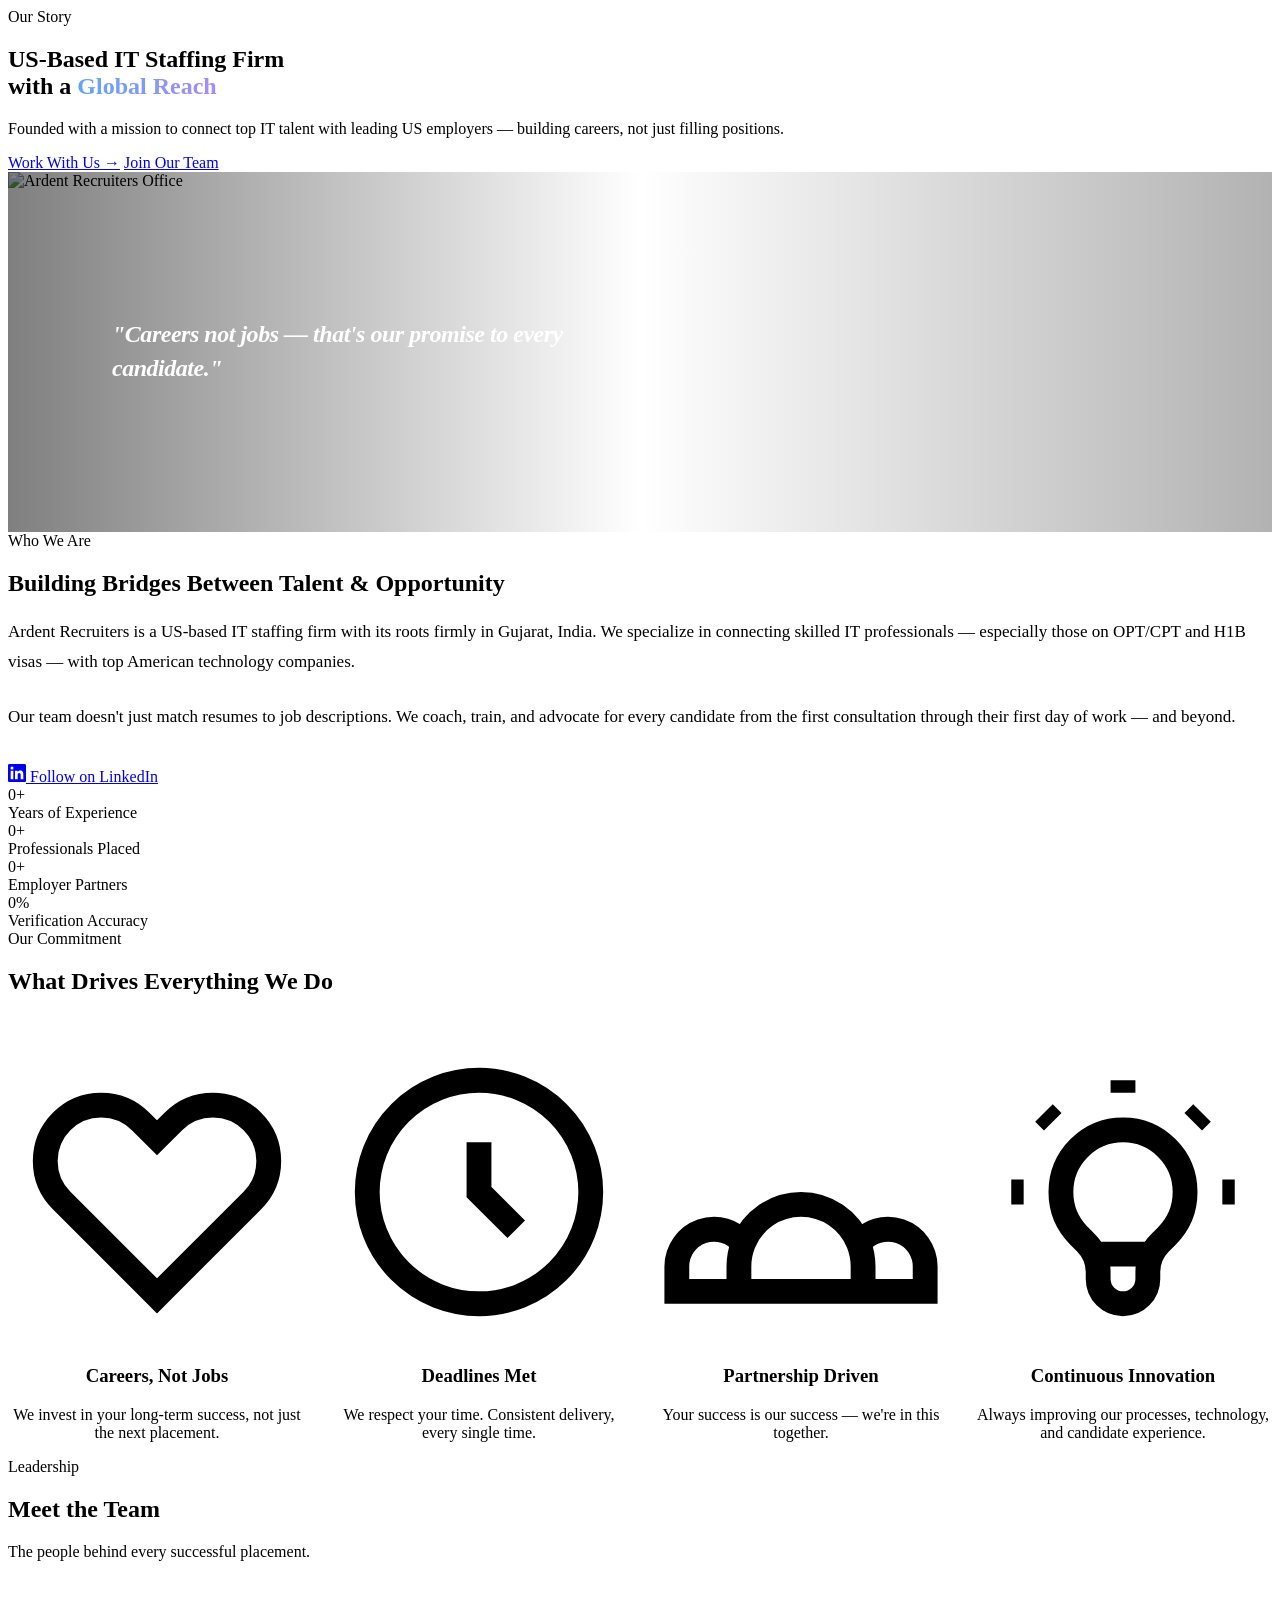
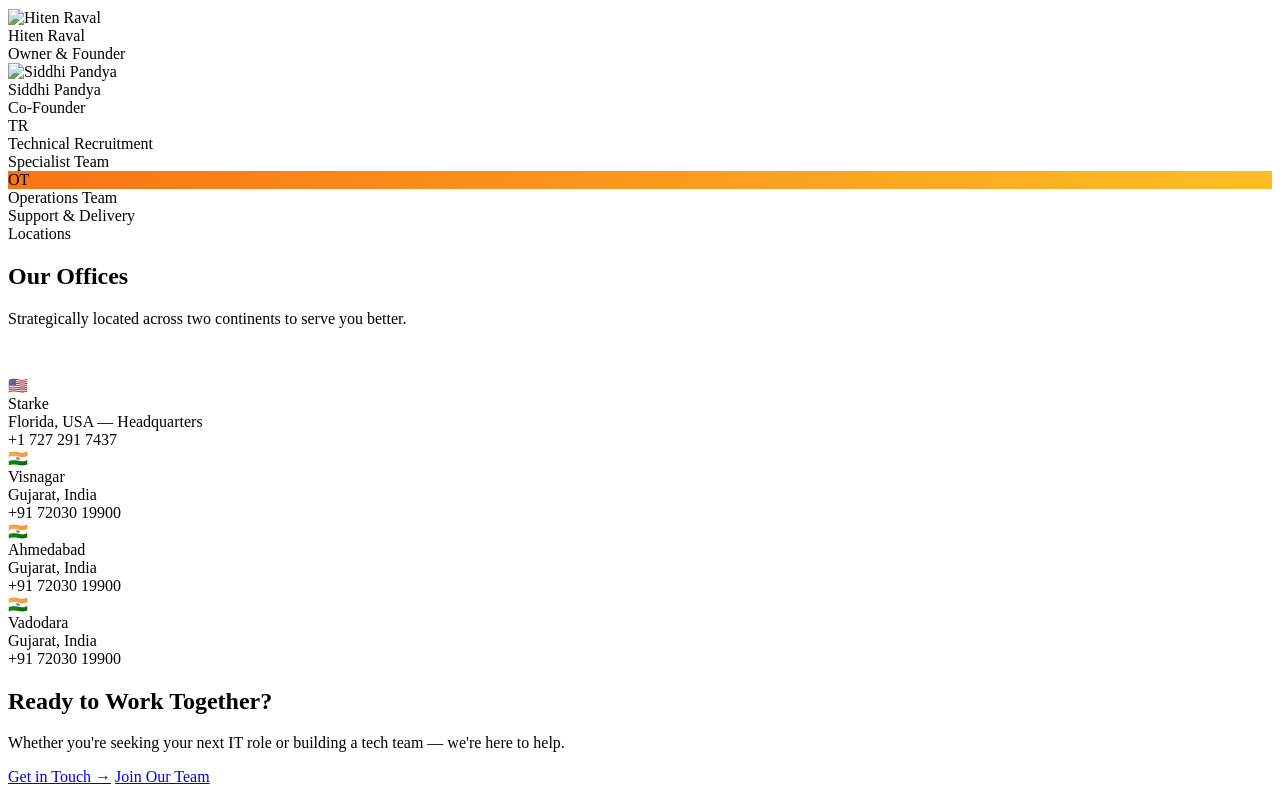
==== about.html @ 447e1a7a "Add files via upload" ====
<!DOCTYPE html>
<html lang="en">
<head>
  <meta charset="UTF-8"/>
  <meta name="viewport" content="width=device-width, initial-scale=1.0"/>
  <title>About Us — Ardent Recruiters</title>
  <meta name="description" content="Learn about Ardent Recruiters — a US-based IT staffing firm founded by Hiten Raval and Siddhi Pandya."/>
  <link rel="preconnect" href="https://fonts.googleapis.com"/>
  <link href="https://fonts.googleapis.com/css2?family=Inter:wght@400;500;600;700;800;900&display=swap" rel="stylesheet"/>
  <link rel="stylesheet" href="css/styles.css"/>
  <link rel="stylesheet" href="css/animations.css"/>
</head>
<body>

<nav id="main-nav"></nav>

<!-- PAGE HERO -->
<section class="page-hero">
  <div class="container">
    <div class="page-hero-content">
      <div class="page-hero-label">Our Story</div>
      <h1>US-Based IT Staffing Firm<br/>with a <span style="background:linear-gradient(90deg,#60a5fa,#a78bfa);-webkit-background-clip:text;-webkit-text-fill-color:transparent;background-clip:text">Global Reach</span></h1>
      <p>Founded with a mission to connect top IT talent with leading US employers — building careers, not just filling positions.</p>
      <div class="page-hero-actions">
        <a href="contact.html" class="btn btn-accent btn-lg">Work With Us &rarr;</a>
        <a href="careers.html" class="btn btn-outline-white btn-lg">Join Our Team</a>
      </div>
    </div>
  </div>
</section>

<!-- FULL WIDTH PHOTO BANNER -->
<div style="height:360px;overflow:hidden;position:relative">
  <img src="https://images.unsplash.com/photo-1497366216548-37526070297c?w=1400&q=80" alt="Ardent Recruiters Office" style="width:100%;height:100%;object-fit:cover;object-position:center 60%"/>
  <div style="position:absolute;inset:0;background:linear-gradient(to right,rgba(0,0,0,.5),transparent,rgba(0,0,0,.3));display:flex;align-items:center;padding:0 4rem">
    <blockquote style="max-width:500px;color:#fff;font-size:1.5rem;font-weight:700;font-style:italic;line-height:1.4;letter-spacing:-.02em">"Careers not jobs — that's our promise to every candidate."</blockquote>
  </div>
</div>

<!-- COMPANY DESCRIPTION -->
<section class="section bg-white">
  <div class="container">
    <div class="about-grid">
      <div class="reveal">
        <span class="section-label">Who We Are</span>
        <h2 class="section-title">Building Bridges Between <span>Talent & Opportunity</span></h2>
        <p style="color:var(--gray-500);line-height:1.8;margin-bottom:1.5rem;font-size:1.0625rem">Ardent Recruiters is a US-based IT staffing firm with its roots firmly in Gujarat, India. We specialize in connecting skilled IT professionals — especially those on OPT/CPT and H1B visas — with top American technology companies.</p>
        <p style="color:var(--gray-500);line-height:1.8;margin-bottom:2rem;font-size:1.0625rem">Our team doesn't just match resumes to job descriptions. We coach, train, and advocate for every candidate from the first consultation through their first day of work — and beyond.</p>
        <a href="https://www.linkedin.com/company/ardent-recruiters" target="_blank" class="btn btn-primary">
          <svg width="18" height="18" viewBox="0 0 24 24" fill="currentColor"><path d="M20.447 20.452h-3.554v-5.569c0-1.328-.027-3.037-1.852-3.037-1.853 0-2.136 1.445-2.136 2.939v5.667H9.351V9h3.414v1.561h.046c.477-.9 1.637-1.85 3.37-1.85 3.601 0 4.267 2.37 4.267 5.455v6.286zM5.337 7.433a2.062 2.062 0 01-2.063-2.065 2.064 2.064 0 112.063 2.065zm1.782 13.019H3.555V9h3.564v11.452zM22.225 0H1.771C.792 0 0 .774 0 1.729v20.542C0 23.227.792 24 1.771 24h20.451C23.2 24 24 23.227 24 22.271V1.729C24 .774 23.2 0 22.222 0h.003z"/></svg>
          Follow on LinkedIn
        </a>
      </div>
      <div class="stats-cards" style="grid-template-columns:1fr 1fr;gap:1rem" class="reveal reveal-delay-2">
        <div class="stat-card reveal reveal-delay-1">
          <div class="stat-card-num" data-target="5" data-suffix="+">0+</div>
          <div class="stat-card-label">Years of Experience</div>
        </div>
        <div class="stat-card reveal reveal-delay-2">
          <div class="stat-card-num" data-target="5000" data-suffix="+">0+</div>
          <div class="stat-card-label">Professionals Placed</div>
        </div>
        <div class="stat-card reveal reveal-delay-3">
          <div class="stat-card-num" data-target="360" data-suffix="+">0+</div>
          <div class="stat-card-label">Employer Partners</div>
        </div>
        <div class="stat-card reveal reveal-delay-4">
          <div class="stat-card-num" data-target="99.9" data-suffix="%">0%</div>
          <div class="stat-card-label">Verification Accuracy</div>
        </div>
      </div>
    </div>
  </div>
</section>

<!-- COMMITMENT CARDS -->
<section class="section bg-gray">
  <div class="container">
    <div class="text-center" style="margin-bottom:3rem">
      <span class="section-label reveal">Our Commitment</span>
      <h2 class="section-title reveal reveal-delay-1">What Drives <span>Everything We Do</span></h2>
    </div>
    <div class="grid-4 stagger-children" style="display:grid;grid-template-columns:repeat(4,1fr);gap:1.5rem">
      <div class="card reveal" style="text-align:center">
        <div class="card-icon blue" style="margin:0 auto 1.25rem"><svg viewBox="0 0 24 24" fill="none" stroke="currentColor" stroke-width="2"><path d="M4.318 6.318a4.5 4.5 0 000 6.364L12 20.364l7.682-7.682a4.5 4.5 0 00-6.364-6.364L12 7.636l-1.318-1.318a4.5 4.5 0 00-6.364 0z"/></svg></div>
        <h3>Careers, Not Jobs</h3>
        <p>We invest in your long-term success, not just the next placement.</p>
      </div>
      <div class="card reveal reveal-delay-1" style="text-align:center">
        <div class="card-icon orange" style="margin:0 auto 1.25rem"><svg viewBox="0 0 24 24" fill="none" stroke="currentColor" stroke-width="2"><path d="M12 8v4l3 3m6-3a9 9 0 11-18 0 9 9 0 0118 0z"/></svg></div>
        <h3>Deadlines Met</h3>
        <p>We respect your time. Consistent delivery, every single time.</p>
      </div>
      <div class="card reveal reveal-delay-2" style="text-align:center">
        <div class="card-icon green" style="margin:0 auto 1.25rem"><svg viewBox="0 0 24 24" fill="none" stroke="currentColor" stroke-width="2"><path d="M17 20h5v-2a3 3 0 00-5.356-1.857M17 20H7m10 0v-2c0-.656-.126-1.283-.356-1.857M7 20H2v-2a3 3 0 015.356-1.857M7 20v-2c0-.656.126-1.283.356-1.857m0 0a5.002 5.002 0 019.288 0"/></svg></div>
        <h3>Partnership Driven</h3>
        <p>Your success is our success — we're in this together.</p>
      </div>
      <div class="card reveal reveal-delay-3" style="text-align:center">
        <div class="card-icon purple" style="margin:0 auto 1.25rem"><svg viewBox="0 0 24 24" fill="none" stroke="currentColor" stroke-width="2"><path d="M9.663 17h4.673M12 3v1m6.364 1.636l-.707.707M21 12h-1M4 12H3m3.343-5.657l-.707-.707m2.828 9.9a5 5 0 117.072 0l-.548.547A3.374 3.374 0 0014 18.469V19a2 2 0 11-4 0v-.531c0-.895-.356-1.754-.988-2.386l-.548-.547z"/></svg></div>
        <h3>Continuous Innovation</h3>
        <p>Always improving our processes, technology, and candidate experience.</p>
      </div>
    </div>
  </div>
</section>

<!-- LEADERSHIP TEAM -->
<section class="section bg-white">
  <div class="container">
    <div class="text-center" style="margin-bottom:3rem">
      <span class="section-label reveal">Leadership</span>
      <h2 class="section-title reveal reveal-delay-1">Meet the <span>Team</span></h2>
      <p class="section-subtitle reveal reveal-delay-2">The people behind every successful placement.</p>
    </div>
    <div class="team-grid">
      <div class="team-card reveal">
        <div class="team-photo">
          <img src="https://images.unsplash.com/photo-1560250097-0b93528c311a?w=400&q=80" alt="Hiten Raval"/>
        </div>
        <div class="team-info">
          <div class="team-name">Hiten Raval</div>
          <div class="team-role">Owner & Founder</div>
        </div>
      </div>
      <div class="team-card reveal reveal-delay-1">
        <div class="team-photo">
          <img src="https://images.unsplash.com/photo-1573496359142-b8d87734a5a2?w=400&q=80" alt="Siddhi Pandya"/>
        </div>
        <div class="team-info">
          <div class="team-name">Siddhi Pandya</div>
          <div class="team-role">Co-Founder</div>
        </div>
      </div>
      <div class="team-card reveal reveal-delay-2">
        <div class="team-avatar">TR</div>
        <div class="team-info">
          <div class="team-name">Technical Recruitment</div>
          <div class="team-role">Specialist Team</div>
        </div>
      </div>
      <div class="team-card reveal reveal-delay-3">
        <div class="team-avatar" style="background:linear-gradient(135deg,#f97316,#fbbf24)">OT</div>
        <div class="team-info">
          <div class="team-name">Operations Team</div>
          <div class="team-role">Support & Delivery</div>
        </div>
      </div>
    </div>
  </div>
</section>

<!-- OFFICES -->
<section class="section bg-gray">
  <div class="container">
    <div class="text-center" style="margin-bottom:3rem">
      <span class="section-label reveal">Locations</span>
      <h2 class="section-title reveal reveal-delay-1">Our <span>Offices</span></h2>
      <p class="section-subtitle reveal reveal-delay-2">Strategically located across two continents to serve you better.</p>
    </div>
    <div class="offices-grid">
      <div class="office-card usa reveal">
        <div class="office-flag">🇺🇸</div>
        <div class="office-city">Starke</div>
        <div class="office-country">Florida, USA — Headquarters</div>
        <div class="office-phone">+1 727 291 7437</div>
      </div>
      <div class="office-card india-1 reveal reveal-delay-1">
        <div class="office-flag">🇮🇳</div>
        <div class="office-city">Visnagar</div>
        <div class="office-country">Gujarat, India</div>
        <div class="office-phone">+91 72030 19900</div>
      </div>
      <div class="office-card india-2 reveal reveal-delay-2">
        <div class="office-flag">🇮🇳</div>
        <div class="office-city">Ahmedabad</div>
        <div class="office-country">Gujarat, India</div>
        <div class="office-phone">+91 72030 19900</div>
      </div>
      <div class="office-card india-3 reveal reveal-delay-3">
        <div class="office-flag">🇮🇳</div>
        <div class="office-city">Vadodara</div>
        <div class="office-country">Gujarat, India</div>
        <div class="office-phone">+91 72030 19900</div>
      </div>
    </div>
  </div>
</section>

<!-- CTA -->
<section class="section-sm">
  <div class="container">
    <div class="cta-banner reveal">
      <h2>Ready to Work Together?</h2>
      <p>Whether you're seeking your next IT role or building a tech team — we're here to help.</p>
      <div class="cta-banner-actions">
        <a href="contact.html" class="btn btn-accent btn-lg">Get in Touch &rarr;</a>
        <a href="careers.html" class="btn btn-outline-white btn-lg">Join Our Team</a>
      </div>
    </div>
  </div>
</section>

<footer id="main-footer"></footer>
<script src="js/components.js"></script>
<script src="js/main.js"></script>
</body>
</html>
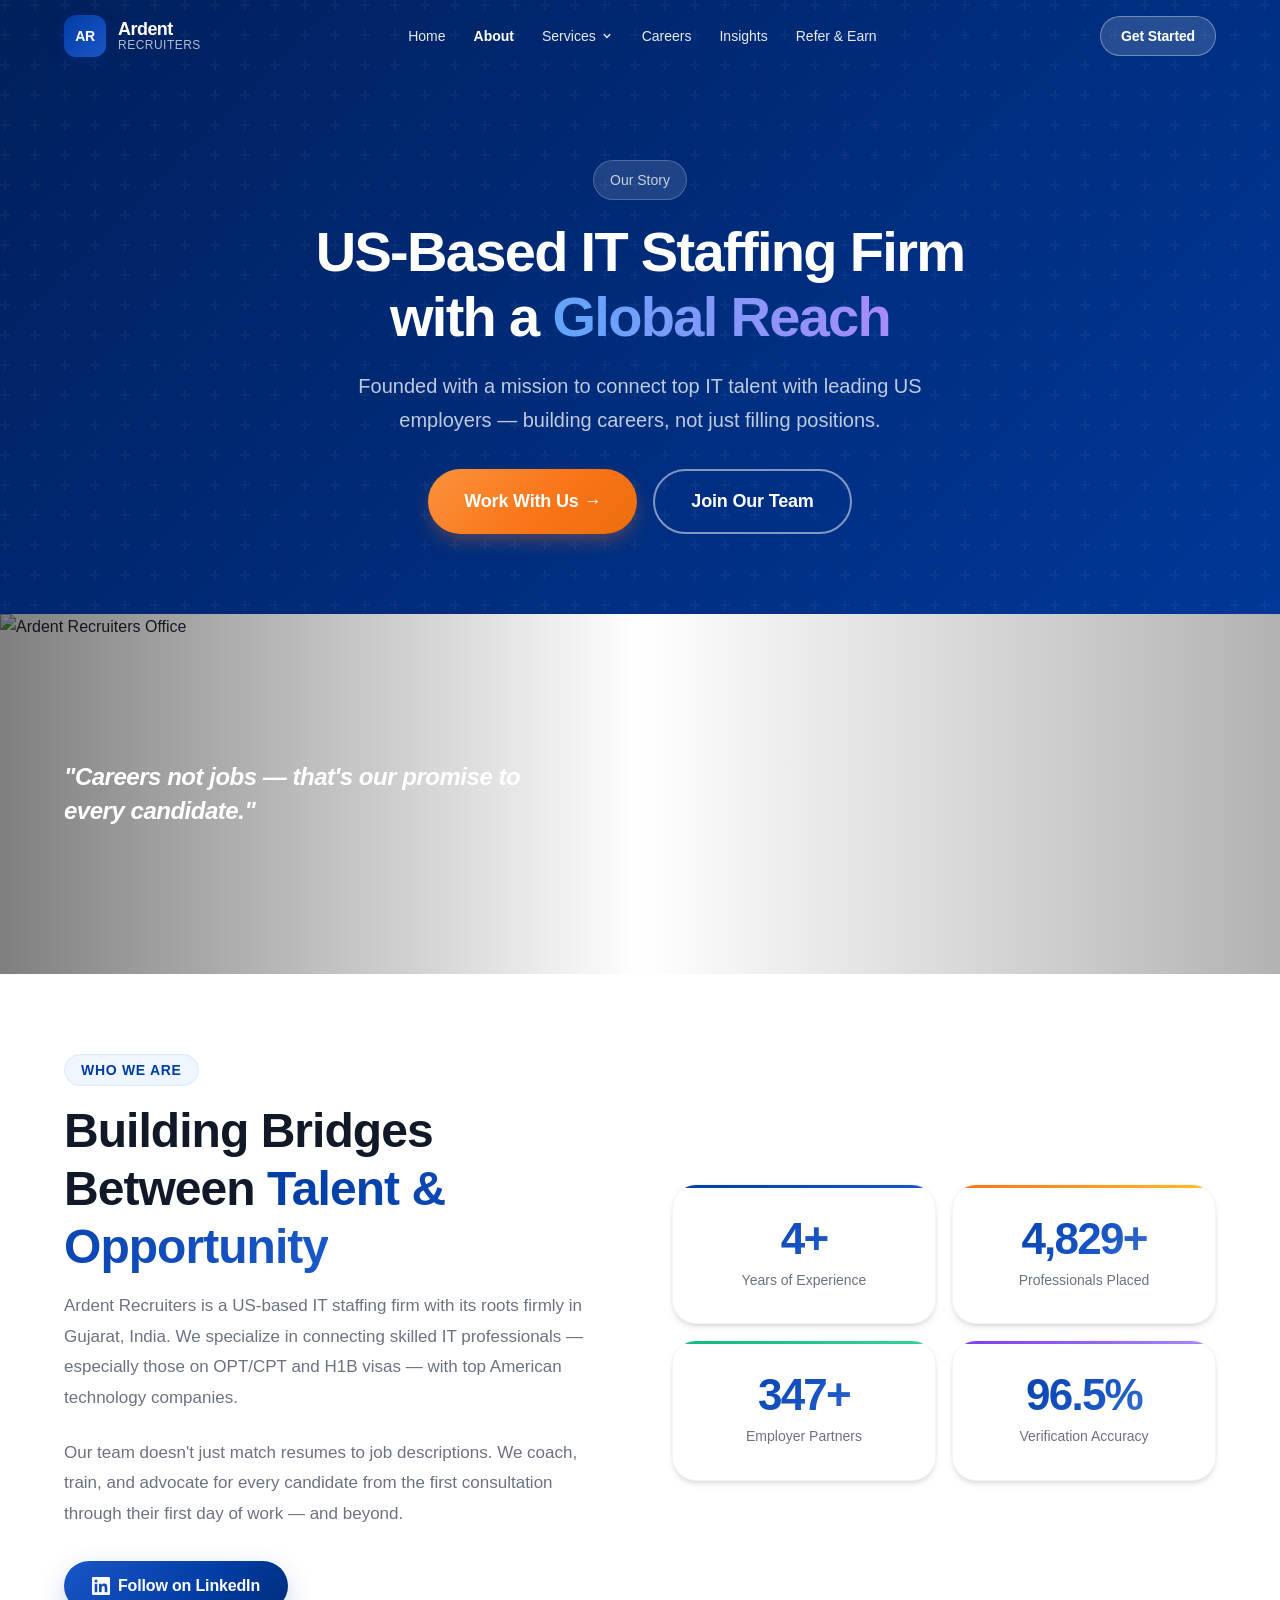
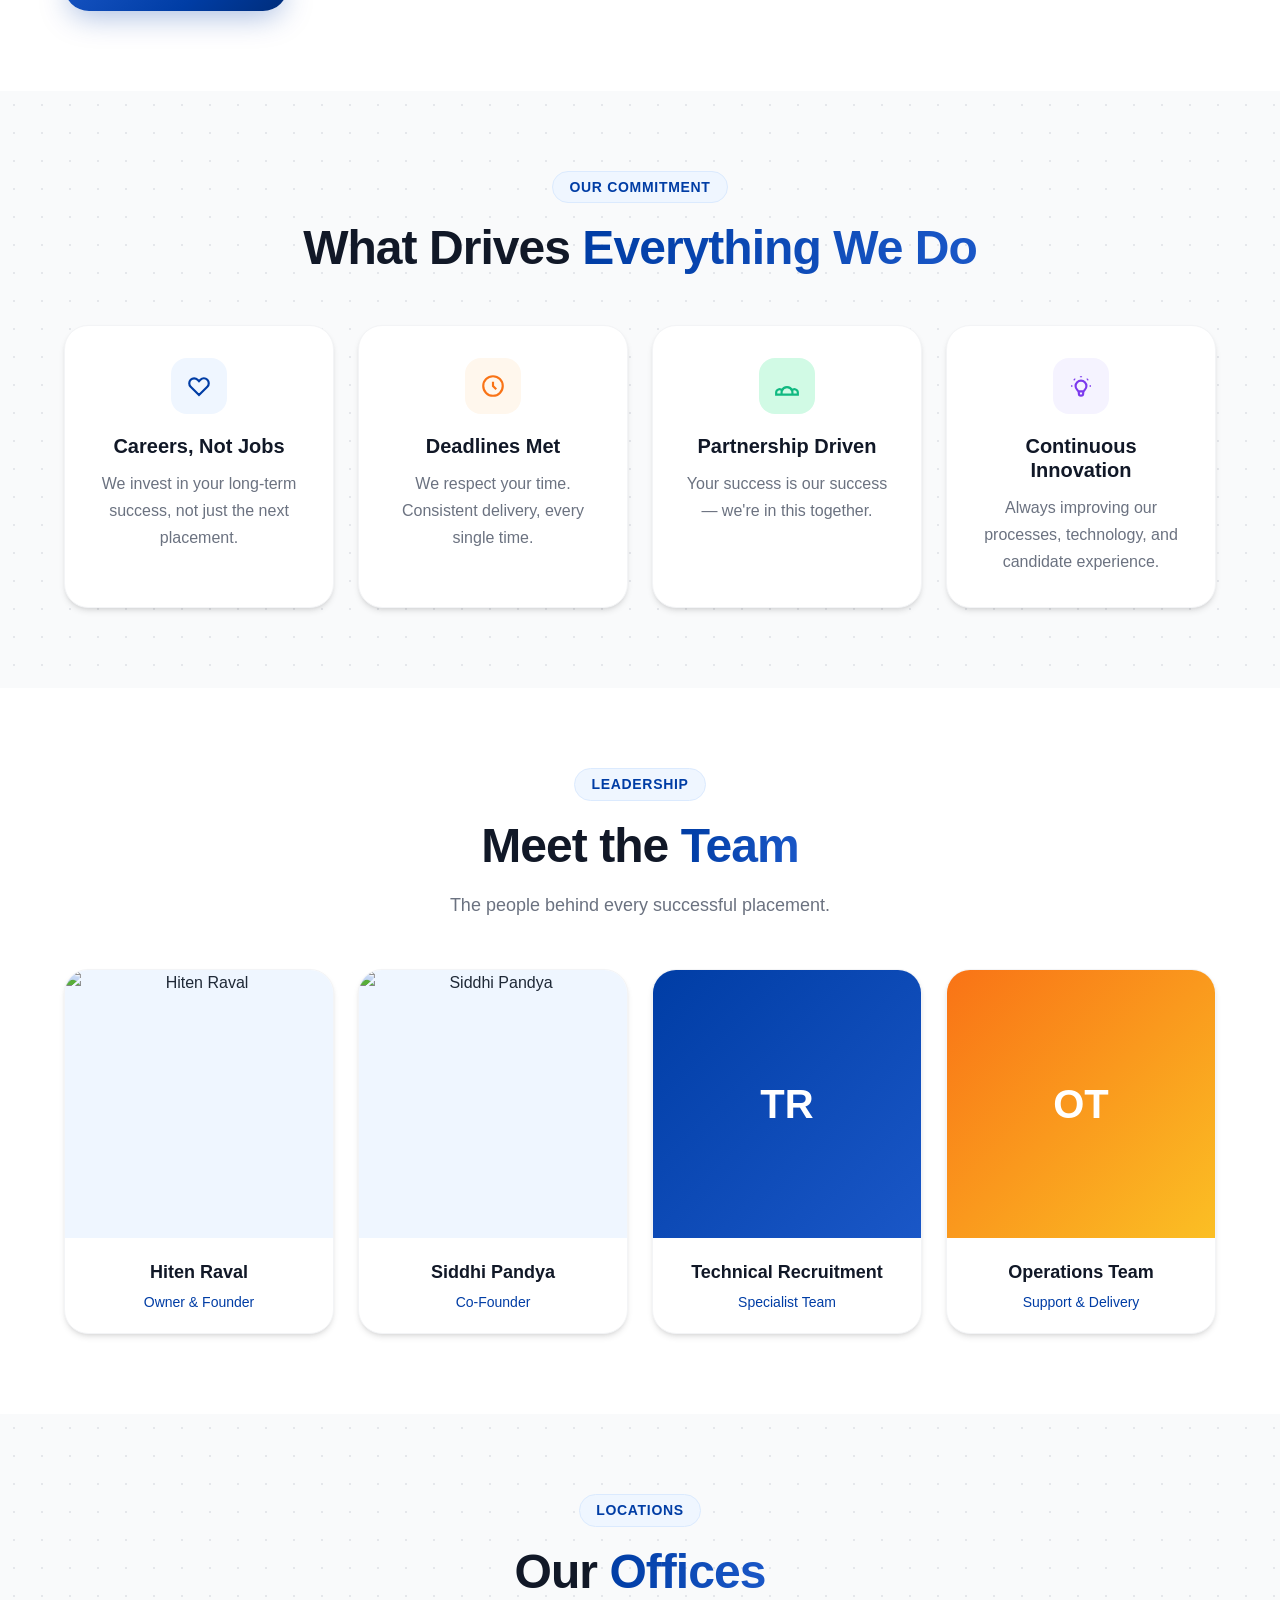
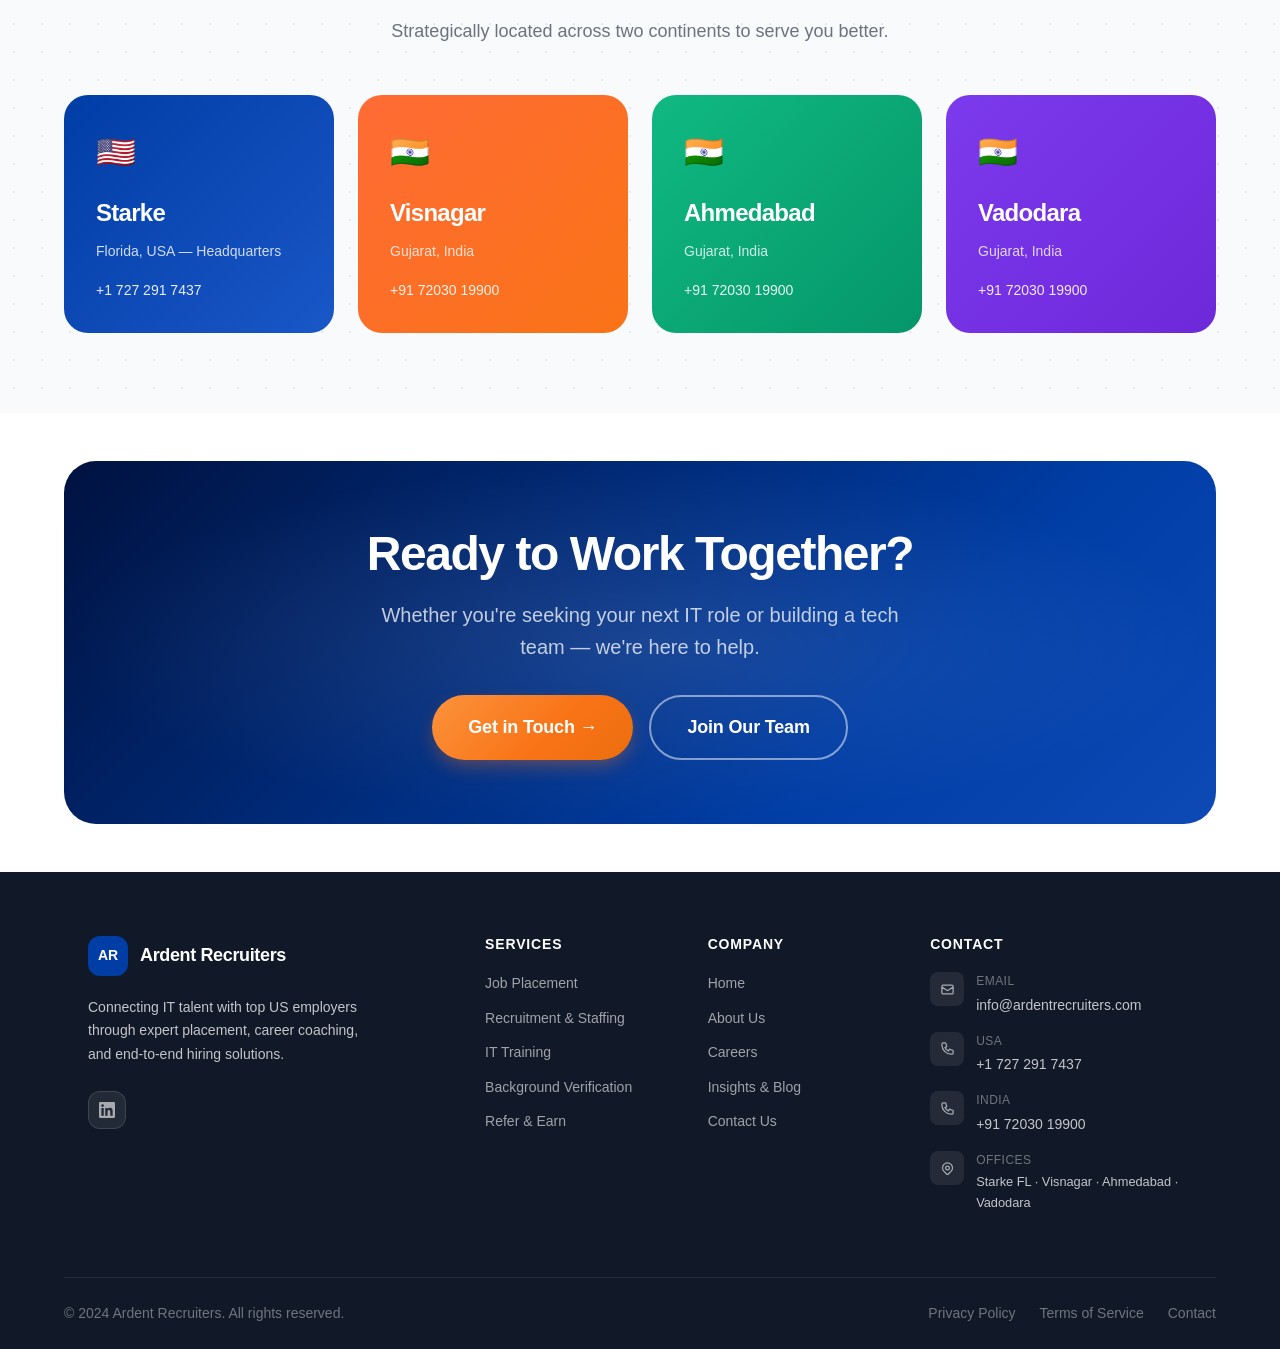
==== commit 681d7681: "Fix stat counter placeholders, improve mobile responsiveness, and enhance UI/UX - Fix all stat count" ====
--- a/about.html
+++ b/about.html
@@ -53,19 +53,19 @@
       </div>
       <div class="stats-cards" style="grid-template-columns:1fr 1fr;gap:1rem" class="reveal reveal-delay-2">
         <div class="stat-card reveal reveal-delay-1">
-          <div class="stat-card-num" data-target="5" data-suffix="+">0+</div>
+          <div class="stat-card-num" data-target="5" data-suffix="+">5+</div>
           <div class="stat-card-label">Years of Experience</div>
         </div>
         <div class="stat-card reveal reveal-delay-2">
-          <div class="stat-card-num" data-target="5000" data-suffix="+">0+</div>
+          <div class="stat-card-num" data-target="5000" data-suffix="+">5,000+</div>
           <div class="stat-card-label">Professionals Placed</div>
         </div>
         <div class="stat-card reveal reveal-delay-3">
-          <div class="stat-card-num" data-target="360" data-suffix="+">0+</div>
+          <div class="stat-card-num" data-target="360" data-suffix="+">360+</div>
           <div class="stat-card-label">Employer Partners</div>
         </div>
         <div class="stat-card reveal reveal-delay-4">
-          <div class="stat-card-num" data-target="99.9" data-suffix="%">0%</div>
+          <div class="stat-card-num" data-target="99.9" data-suffix="%">99.9%</div>
           <div class="stat-card-label">Verification Accuracy</div>
         </div>
       </div>
--- a/css/styles.css
+++ b/css/styles.css
@@ -0,0 +1,1685 @@
+/* =============================================
+   ARDENT RECRUITERS — Design System & Styles
+   ============================================= */
+
+/* --- CSS Variables --- */
+:root {
+  --primary: #003DA5;
+  --primary-dark: #002d7a;
+  --primary-light: #1a57c7;
+  --primary-50: #eff6ff;
+  --primary-100: #dbeafe;
+  --primary-200: #bfdbfe;
+
+  --accent: #f97316;
+  --accent-dark: #ea6f0e;
+  --accent-light: #fb923c;
+
+  --success: #10b981;
+  --success-light: #d1fae5;
+
+  --white: #ffffff;
+  --off-white: #f8fafc;
+  --gray-50: #f9fafb;
+  --gray-100: #f3f4f6;
+  --gray-200: #e5e7eb;
+  --gray-300: #d1d5db;
+  --gray-400: #9ca3af;
+  --gray-500: #6b7280;
+  --gray-600: #4b5563;
+  --gray-700: #374151;
+  --gray-800: #1f2937;
+  --gray-900: #111827;
+
+  --sp-1: 0.25rem;  --sp-2: 0.5rem;   --sp-3: 0.75rem;
+  --sp-4: 1rem;     --sp-5: 1.25rem;  --sp-6: 1.5rem;
+  --sp-8: 2rem;     --sp-10: 2.5rem;  --sp-12: 3rem;
+  --sp-16: 4rem;    --sp-20: 5rem;    --sp-24: 6rem;
+
+  --text-xs: 0.75rem;   --text-sm: 0.875rem;  --text-base: 1rem;
+  --text-lg: 1.125rem;  --text-xl: 1.25rem;   --text-2xl: 1.5rem;
+  --text-3xl: 1.875rem; --text-4xl: 2.25rem;  --text-5xl: 3rem;
+  --text-6xl: 3.75rem;
+
+  --r-sm: 0.375rem; --r-md: 0.5rem;  --r-lg: 0.75rem;
+  --r-xl: 1rem;     --r-2xl: 1.5rem; --r-3xl: 2rem; --r-full: 9999px;
+
+  --shadow-sm: 0 1px 2px 0 rgb(0 0 0 / .05);
+  --shadow: 0 1px 3px 0 rgb(0 0 0 / .1), 0 1px 2px -1px rgb(0 0 0 / .1);
+  --shadow-md: 0 4px 6px -1px rgb(0 0 0 / .1), 0 2px 4px -2px rgb(0 0 0 / .1);
+  --shadow-lg: 0 10px 15px -3px rgb(0 0 0 / .1), 0 4px 6px -4px rgb(0 0 0 / .1);
+  --shadow-xl: 0 20px 25px -5px rgb(0 0 0 / .1), 0 8px 10px -6px rgb(0 0 0 / .1);
+  --shadow-primary: 0 10px 30px -5px rgb(0 61 165 / .35);
+
+  --t-fast: 150ms ease; --t-base: 250ms ease; --t-slow: 400ms ease;
+  --container: 1200px;
+}
+
+/* --- Reset --- */
+*, *::before, *::after { box-sizing: border-box; margin: 0; padding: 0; }
+html { scroll-behavior: smooth; }
+body {
+  font-family: 'Inter', -apple-system, BlinkMacSystemFont, 'Segoe UI', sans-serif;
+  color: var(--gray-800);
+  background: var(--white);
+  line-height: 1.6;
+  -webkit-font-smoothing: antialiased;
+  -moz-osx-font-smoothing: grayscale;
+}
+img { max-width: 100%; height: auto; display: block; }
+a { color: inherit; text-decoration: none; }
+ul { list-style: none; }
+button { cursor: pointer; border: none; background: none; font-family: inherit; }
+
+/* --- Layout --- */
+.container {
+  width: 100%;
+  max-width: var(--container);
+  margin: 0 auto;
+  padding: 0 var(--sp-6);
+}
+.section { padding: var(--sp-20) 0; }
+.section-sm { padding: var(--sp-12) 0; }
+.section-lg { padding: var(--sp-24) 0; }
+
+/* --- Typography --- */
+h1, h2, h3, h4, h5, h6 {
+  font-weight: 700;
+  line-height: 1.2;
+  color: var(--gray-900);
+}
+.section-label {
+  display: inline-flex;
+  align-items: center;
+  gap: var(--sp-2);
+  font-size: var(--text-sm);
+  font-weight: 600;
+  color: var(--primary);
+  background: var(--primary-50);
+  border: 1px solid var(--primary-100);
+  padding: var(--sp-1) var(--sp-4);
+  border-radius: var(--r-full);
+  letter-spacing: 0.05em;
+  text-transform: uppercase;
+  margin-bottom: var(--sp-4);
+}
+.section-title {
+  font-size: clamp(var(--text-3xl), 4vw, var(--text-5xl));
+  font-weight: 800;
+  color: var(--gray-900);
+  margin-bottom: var(--sp-4);
+  letter-spacing: -0.02em;
+}
+.section-title span { color: var(--primary); }
+.section-subtitle {
+  font-size: var(--text-lg);
+  color: var(--gray-500);
+  max-width: 640px;
+  line-height: 1.7;
+}
+.text-center { text-align: center; }
+.text-center .section-subtitle { margin: 0 auto; }
+
+/* --- Buttons --- */
+.btn {
+  display: inline-flex;
+  align-items: center;
+  gap: var(--sp-2);
+  padding: 0.75rem 1.75rem;
+  font-size: var(--text-base);
+  font-weight: 600;
+  border-radius: var(--r-full);
+  transition: all var(--t-base);
+  white-space: nowrap;
+  font-family: inherit;
+  letter-spacing: -0.01em;
+}
+.btn-primary {
+  background: var(--primary);
+  color: var(--white);
+  box-shadow: var(--shadow-primary);
+}
+.btn-primary:hover {
+  background: var(--primary-dark);
+  transform: translateY(-2px);
+  box-shadow: 0 15px 35px -5px rgb(0 61 165 / .4);
+}
+.btn-accent {
+  background: var(--accent);
+  color: var(--white);
+  box-shadow: 0 8px 20px -4px rgb(249 115 22 / .4);
+}
+.btn-accent:hover {
+  background: var(--accent-dark);
+  transform: translateY(-2px);
+}
+.btn-outline {
+  background: transparent;
+  color: var(--primary);
+  border: 2px solid var(--primary);
+}
+.btn-outline:hover {
+  background: var(--primary);
+  color: var(--white);
+  transform: translateY(-2px);
+}
+.btn-outline-white {
+  background: transparent;
+  color: var(--white);
+  border: 2px solid rgba(255,255,255,0.5);
+}
+.btn-outline-white:hover {
+  background: rgba(255,255,255,0.15);
+  border-color: var(--white);
+}
+.btn-lg { padding: 1rem 2.25rem; font-size: var(--text-lg); }
+.btn-sm { padding: 0.5rem 1.25rem; font-size: var(--text-sm); }
+.btn svg { width: 18px; height: 18px; flex-shrink: 0; }
+
+/* ===================== NAVIGATION ===================== */
+#main-nav {
+  position: fixed;
+  top: 0; left: 0; right: 0;
+  z-index: 1000;
+  transition: all var(--t-base);
+}
+.nav-inner {
+  background: transparent;
+  transition: all var(--t-base);
+}
+#main-nav.scrolled .nav-inner {
+  background: rgba(255,255,255,0.95);
+  backdrop-filter: blur(20px);
+  -webkit-backdrop-filter: blur(20px);
+  box-shadow: 0 1px 0 var(--gray-200), var(--shadow-md);
+}
+.nav-container {
+  display: flex;
+  align-items: center;
+  justify-content: space-between;
+  height: 72px;
+  max-width: var(--container);
+  margin: 0 auto;
+  padding: 0 var(--sp-6);
+}
+.nav-logo {
+  display: flex;
+  align-items: center;
+  gap: var(--sp-3);
+  flex-shrink: 0;
+}
+.logo-icon {
+  width: 42px; height: 42px;
+  background: linear-gradient(135deg, var(--primary), var(--primary-light));
+  color: var(--white);
+  border-radius: var(--r-lg);
+  display: flex;
+  align-items: center;
+  justify-content: center;
+  font-size: var(--text-sm);
+  font-weight: 900;
+  letter-spacing: -0.02em;
+  box-shadow: 0 4px 12px rgb(0 61 165 / .3);
+}
+.logo-text { display: flex; flex-direction: column; line-height: 1.1; }
+.logo-main {
+  font-size: var(--text-lg);
+  font-weight: 800;
+  letter-spacing: -0.03em;
+  color: var(--gray-900);
+  transition: color var(--t-base);
+}
+.logo-sub {
+  font-size: var(--text-xs);
+  font-weight: 500;
+  color: var(--gray-500);
+  letter-spacing: 0.04em;
+  text-transform: uppercase;
+  transition: color var(--t-base);
+}
+#main-nav:not(.scrolled) .logo-main,
+#main-nav:not(.scrolled) .logo-sub { color: var(--white); }
+#main-nav:not(.scrolled) .logo-sub { color: rgba(255,255,255,.7); }
+
+.nav-links {
+  display: flex;
+  align-items: center;
+  gap: var(--sp-1);
+}
+.nav-links a {
+  font-size: var(--text-sm);
+  font-weight: 500;
+  padding: var(--sp-2) var(--sp-3);
+  border-radius: var(--r-md);
+  color: rgba(255,255,255,.9);
+  transition: all var(--t-base);
+  position: relative;
+}
+#main-nav.scrolled .nav-links a { color: var(--gray-700); }
+.nav-links a:hover {
+  color: var(--white);
+  background: rgba(255,255,255,.15);
+}
+#main-nav.scrolled .nav-links a:hover {
+  color: var(--primary);
+  background: var(--primary-50);
+}
+.nav-links a.active { color: var(--white); font-weight: 600; }
+#main-nav.scrolled .nav-links a.active { color: var(--primary); }
+
+/* Dropdown */
+.nav-dropdown { position: relative; }
+.nav-dropdown > a { display: flex; align-items: center; gap: 4px; }
+.nav-dropdown > a svg { width: 14px; height: 14px; transition: transform var(--t-base); }
+.nav-dropdown:hover > a svg { transform: rotate(180deg); }
+.dropdown-menu {
+  position: absolute;
+  top: calc(100% + 12px);
+  left: 50%;
+  transform: translateX(-50%);
+  background: var(--white);
+  border-radius: var(--r-xl);
+  box-shadow: var(--shadow-xl), 0 0 0 1px var(--gray-100);
+  padding: var(--sp-3);
+  min-width: 260px;
+  opacity: 0;
+  visibility: hidden;
+  pointer-events: none;
+  transition: all var(--t-base);
+  transform: translateX(-50%) translateY(-8px);
+}
+.nav-dropdown:hover .dropdown-menu {
+  opacity: 1;
+  visibility: visible;
+  pointer-events: all;
+  transform: translateX(-50%) translateY(0);
+}
+.dropdown-item {
+  display: flex;
+  align-items: center;
+  gap: var(--sp-3);
+  padding: var(--sp-3) var(--sp-4);
+  border-radius: var(--r-lg);
+  color: var(--gray-700);
+  transition: all var(--t-base);
+}
+.dropdown-item:hover {
+  background: var(--primary-50);
+  color: var(--primary);
+}
+.dropdown-icon {
+  width: 36px; height: 36px;
+  background: var(--primary-50);
+  border-radius: var(--r-md);
+  display: flex;
+  align-items: center;
+  justify-content: center;
+  flex-shrink: 0;
+  color: var(--primary);
+  transition: all var(--t-base);
+}
+.dropdown-item:hover .dropdown-icon { background: var(--primary); color: var(--white); }
+.dropdown-item-text { display: flex; flex-direction: column; }
+.dropdown-item-label { font-size: var(--text-sm); font-weight: 600; }
+.dropdown-item-desc { font-size: var(--text-xs); color: var(--gray-400); margin-top: 1px; }
+
+.nav-cta { margin-left: var(--sp-4); }
+#main-nav:not(.scrolled) .nav-cta.btn-primary {
+  background: rgba(255,255,255,.15);
+  color: var(--white);
+  border: 1px solid rgba(255,255,255,.35);
+  box-shadow: none;
+}
+#main-nav:not(.scrolled) .nav-cta.btn-primary:hover {
+  background: var(--white);
+  color: var(--primary);
+}
+
+.nav-toggle {
+  display: none;
+  align-items: center;
+  justify-content: center;
+  width: 40px; height: 40px;
+  border-radius: var(--r-md);
+  color: var(--white);
+  transition: all var(--t-base);
+}
+#main-nav.scrolled .nav-toggle { color: var(--gray-700); }
+.nav-toggle:hover { background: rgba(255,255,255,.15); }
+#main-nav.scrolled .nav-toggle:hover { background: var(--gray-100); }
+
+/* Mobile Menu */
+.mobile-menu {
+  display: none;
+  position: fixed;
+  inset: 0;
+  background: var(--white);
+  z-index: 999;
+  overflow-y: auto;
+  padding: var(--sp-20) var(--sp-6) var(--sp-8);
+  flex-direction: column;
+}
+.mobile-menu.open { display: flex; }
+.mobile-menu-links { display: flex; flex-direction: column; gap: var(--sp-1); margin-bottom: var(--sp-8); }
+.mobile-menu-links a {
+  display: block;
+  padding: var(--sp-4) var(--sp-4);
+  font-size: var(--text-lg);
+  font-weight: 600;
+  color: var(--gray-800);
+  border-radius: var(--r-lg);
+  transition: all var(--t-base);
+  border-bottom: 1px solid var(--gray-100);
+}
+.mobile-menu-links a:hover { color: var(--primary); background: var(--primary-50); }
+.mobile-submenu { padding-left: var(--sp-4); }
+.mobile-submenu a { font-size: var(--text-base); font-weight: 500; color: var(--gray-600); }
+.mobile-close {
+  position: absolute;
+  top: var(--sp-5);
+  right: var(--sp-5);
+  width: 40px; height: 40px;
+  display: flex;
+  align-items: center;
+  justify-content: center;
+  background: var(--gray-100);
+  border-radius: var(--r-full);
+  color: var(--gray-700);
+  font-size: 1.25rem;
+}
+
+/* ===================== HERO ===================== */
+.hero {
+  position: relative;
+  min-height: 100vh;
+  display: flex;
+  align-items: center;
+  background: linear-gradient(135deg, #001f5b 0%, #003DA5 55%, #1a57c7 100%);
+  overflow: hidden;
+  padding-top: 72px;
+}
+.hero::before {
+  content: '';
+  position: absolute;
+  inset: 0;
+  background:
+    radial-gradient(ellipse at 70% 50%, rgba(255,255,255,.08) 0%, transparent 60%),
+    radial-gradient(ellipse at 20% 80%, rgba(26,87,199,.5) 0%, transparent 50%);
+}
+.hero-grid {
+  position: absolute;
+  inset: 0;
+  background-image:
+    linear-gradient(rgba(255,255,255,.04) 1px, transparent 1px),
+    linear-gradient(90deg, rgba(255,255,255,.04) 1px, transparent 1px);
+  background-size: 60px 60px;
+}
+.hero-shapes { position: absolute; inset: 0; pointer-events: none; overflow: hidden; }
+.hero-shape {
+  position: absolute;
+  border-radius: var(--r-full);
+  opacity: 0.08;
+  background: var(--white);
+  animation: float 8s ease-in-out infinite;
+}
+.hero-shape:nth-child(1) { width: 400px; height: 400px; top: -100px; right: -100px; animation-delay: 0s; }
+.hero-shape:nth-child(2) { width: 200px; height: 200px; bottom: 20%; right: 20%; animation-delay: -3s; }
+.hero-shape:nth-child(3) { width: 120px; height: 120px; bottom: 10%; left: 15%; animation-delay: -5s; }
+
+.hero-container {
+  position: relative;
+  z-index: 1;
+  display: grid;
+  grid-template-columns: 1fr 1fr;
+  gap: var(--sp-16);
+  align-items: center;
+  max-width: var(--container);
+  margin: 0 auto;
+  padding: var(--sp-20) var(--sp-6);
+}
+.hero-badge {
+  display: inline-flex;
+  align-items: center;
+  gap: var(--sp-2);
+  background: rgba(255,255,255,.12);
+  border: 1px solid rgba(255,255,255,.2);
+  color: rgba(255,255,255,.9);
+  font-size: var(--text-sm);
+  font-weight: 500;
+  padding: var(--sp-2) var(--sp-4);
+  border-radius: var(--r-full);
+  margin-bottom: var(--sp-6);
+  backdrop-filter: blur(10px);
+}
+.hero-badge span {
+  width: 8px; height: 8px;
+  background: var(--success);
+  border-radius: var(--r-full);
+  animation: pulse 2s ease infinite;
+}
+.hero-title {
+  font-size: clamp(2.5rem, 5vw, 4rem);
+  font-weight: 900;
+  color: var(--white);
+  line-height: 1.1;
+  letter-spacing: -0.03em;
+  margin-bottom: var(--sp-6);
+}
+.hero-title .highlight {
+  background: linear-gradient(90deg, #60a5fa, #a78bfa);
+  -webkit-background-clip: text;
+  -webkit-text-fill-color: transparent;
+  background-clip: text;
+}
+.hero-subtitle {
+  font-size: var(--text-xl);
+  color: rgba(255,255,255,.75);
+  line-height: 1.7;
+  margin-bottom: var(--sp-10);
+  max-width: 520px;
+}
+.hero-actions { display: flex; gap: var(--sp-4); flex-wrap: wrap; margin-bottom: var(--sp-12); }
+.hero-trust {
+  display: flex;
+  align-items: center;
+  gap: var(--sp-8);
+}
+.hero-trust-item {
+  display: flex;
+  flex-direction: column;
+}
+.hero-trust-num {
+  font-size: var(--text-2xl);
+  font-weight: 800;
+  color: var(--white);
+  letter-spacing: -0.03em;
+}
+.hero-trust-label {
+  font-size: var(--text-xs);
+  color: rgba(255,255,255,.6);
+  letter-spacing: 0.04em;
+  text-transform: uppercase;
+}
+.hero-trust-divider {
+  width: 1px;
+  height: 40px;
+  background: rgba(255,255,255,.2);
+}
+
+/* Hero Right Card */
+.hero-visual { position: relative; }
+.hero-card {
+  background: rgba(255,255,255,.1);
+  backdrop-filter: blur(20px);
+  -webkit-backdrop-filter: blur(20px);
+  border: 1px solid rgba(255,255,255,.2);
+  border-radius: var(--r-3xl);
+  padding: var(--sp-8);
+  color: var(--white);
+}
+.hero-card-header {
+  display: flex;
+  align-items: center;
+  gap: var(--sp-3);
+  margin-bottom: var(--sp-6);
+  padding-bottom: var(--sp-6);
+  border-bottom: 1px solid rgba(255,255,255,.15);
+}
+.hero-card-avatar {
+  width: 48px; height: 48px;
+  background: linear-gradient(135deg, var(--accent), #fbbf24);
+  border-radius: var(--r-full);
+  display: flex;
+  align-items: center;
+  justify-content: center;
+  font-size: var(--text-xl);
+  font-weight: 800;
+  color: var(--white);
+  flex-shrink: 0;
+}
+.hero-card-name { font-size: var(--text-base); font-weight: 700; }
+.hero-card-role { font-size: var(--text-xs); color: rgba(255,255,255,.65); margin-top: 2px; }
+.hero-card-stats { display: grid; grid-template-columns: 1fr 1fr; gap: var(--sp-4); margin-bottom: var(--sp-6); }
+.hero-stat-box {
+  background: rgba(255,255,255,.1);
+  border-radius: var(--r-xl);
+  padding: var(--sp-4);
+  text-align: center;
+}
+.hero-stat-num { font-size: var(--text-2xl); font-weight: 800; letter-spacing: -0.03em; }
+.hero-stat-label { font-size: var(--text-xs); color: rgba(255,255,255,.65); margin-top: 2px; }
+.hero-card-locations { display: flex; flex-direction: column; gap: var(--sp-3); }
+.hero-location-item { display: flex; align-items: center; gap: var(--sp-3); }
+.hero-location-dot {
+  width: 10px; height: 10px;
+  background: var(--success);
+  border-radius: var(--r-full);
+  flex-shrink: 0;
+  box-shadow: 0 0 0 3px rgba(16,185,129,.25);
+}
+.hero-location-text { font-size: var(--text-sm); color: rgba(255,255,255,.8); }
+.hero-floating-badge {
+  position: absolute;
+  background: var(--white);
+  border-radius: var(--r-xl);
+  padding: var(--sp-3) var(--sp-4);
+  box-shadow: var(--shadow-xl);
+  display: flex;
+  align-items: center;
+  gap: var(--sp-3);
+  animation: float 4s ease-in-out infinite;
+}
+.hero-floating-badge.badge-1 { top: -20px; left: -30px; animation-delay: 0s; }
+.hero-floating-badge.badge-2 { bottom: -20px; right: -20px; animation-delay: -2s; }
+.hfb-icon {
+  width: 36px; height: 36px;
+  border-radius: var(--r-md);
+  display: flex;
+  align-items: center;
+  justify-content: center;
+  flex-shrink: 0;
+}
+.hfb-icon.green { background: var(--success-light); color: var(--success); }
+.hfb-icon.blue { background: var(--primary-100); color: var(--primary); }
+.hfb-text { font-size: var(--text-xs); }
+.hfb-num { font-size: var(--text-base); font-weight: 700; color: var(--gray-900); line-height: 1; }
+.hfb-label { font-size: var(--text-xs); color: var(--gray-500); margin-top: 2px; }
+
+/* ===================== LOCATION STRIP ===================== */
+.location-strip {
+  background: var(--gray-900);
+  padding: var(--sp-4) 0;
+  overflow: hidden;
+}
+.location-strip-inner {
+  display: flex;
+  align-items: center;
+  justify-content: center;
+  gap: var(--sp-8);
+  flex-wrap: wrap;
+  gap: var(--sp-6);
+}
+.location-item {
+  display: flex;
+  align-items: center;
+  gap: var(--sp-3);
+  color: rgba(255,255,255,.8);
+  font-size: var(--text-sm);
+  font-weight: 500;
+}
+.location-item a { color: rgba(255,255,255,.8); transition: color var(--t-base); }
+.location-item a:hover { color: var(--white); }
+.location-divider { width: 1px; height: 24px; background: rgba(255,255,255,.2); }
+
+/* ===================== STATS BAR ===================== */
+.stats-bar {
+  background: var(--primary);
+  padding: var(--sp-12) 0;
+}
+.stats-grid {
+  display: grid;
+  grid-template-columns: repeat(4, 1fr);
+  gap: var(--sp-6);
+  text-align: center;
+}
+.stat-item {}
+.stat-num {
+  font-size: clamp(2rem, 4vw, 3rem);
+  font-weight: 900;
+  color: var(--white);
+  letter-spacing: -0.04em;
+  line-height: 1;
+  margin-bottom: var(--sp-2);
+}
+.stat-label {
+  font-size: var(--text-sm);
+  color: rgba(255,255,255,.7);
+  font-weight: 500;
+  letter-spacing: 0.02em;
+}
+.stats-bar .divider-v {
+  display: none;
+}
+
+/* ===================== CARDS ===================== */
+.card {
+  background: var(--white);
+  border-radius: var(--r-2xl);
+  padding: var(--sp-8);
+  box-shadow: var(--shadow-md);
+  border: 1px solid var(--gray-100);
+  transition: all var(--t-slow);
+}
+.card:hover {
+  transform: translateY(-6px);
+  box-shadow: var(--shadow-xl);
+  border-color: var(--primary-200);
+}
+.card-icon {
+  width: 56px; height: 56px;
+  border-radius: var(--r-xl);
+  display: flex;
+  align-items: center;
+  justify-content: center;
+  margin-bottom: var(--sp-5);
+  flex-shrink: 0;
+}
+.card-icon.blue { background: var(--primary-50); color: var(--primary); }
+.card-icon.orange { background: #fff7ed; color: var(--accent); }
+.card-icon.green { background: var(--success-light); color: var(--success); }
+.card-icon.purple { background: #f5f3ff; color: #7c3aed; }
+.card-icon.yellow { background: #fffbeb; color: var(--warning); }
+.card-icon svg { width: 26px; height: 26px; }
+.card h3 { font-size: var(--text-xl); font-weight: 700; color: var(--gray-900); margin-bottom: var(--sp-3); }
+.card p { color: var(--gray-500); line-height: 1.7; }
+
+/* Service Cards */
+.services-grid {
+  display: grid;
+  grid-template-columns: repeat(3, 1fr);
+  gap: var(--sp-6);
+}
+.service-card {
+  background: var(--white);
+  border-radius: var(--r-2xl);
+  padding: var(--sp-8);
+  border: 1px solid var(--gray-200);
+  transition: all var(--t-slow);
+  position: relative;
+  overflow: hidden;
+}
+.service-card::before {
+  content: '';
+  position: absolute;
+  top: 0; left: 0; right: 0;
+  height: 4px;
+  background: linear-gradient(90deg, var(--primary), var(--primary-light));
+  transform: scaleX(0);
+  transition: transform var(--t-slow);
+  transform-origin: left;
+}
+.service-card:hover::before { transform: scaleX(1); }
+.service-card:hover {
+  transform: translateY(-8px);
+  box-shadow: var(--shadow-xl);
+  border-color: transparent;
+}
+.service-card-link {
+  display: inline-flex;
+  align-items: center;
+  gap: var(--sp-2);
+  font-size: var(--text-sm);
+  font-weight: 600;
+  color: var(--primary);
+  margin-top: var(--sp-5);
+  transition: gap var(--t-base);
+}
+.service-card-link:hover { gap: var(--sp-3); }
+
+/* Feature Cards */
+.features-grid { display: grid; grid-template-columns: repeat(3, 1fr); gap: var(--sp-6); }
+.feature-item {
+  display: flex;
+  gap: var(--sp-4);
+  padding: var(--sp-6);
+  border-radius: var(--r-xl);
+  background: var(--white);
+  border: 1px solid var(--gray-100);
+  transition: all var(--t-base);
+}
+.feature-item:hover { box-shadow: var(--shadow-md); border-color: var(--primary-200); }
+.feature-icon {
+  width: 48px; height: 48px;
+  background: var(--primary-50);
+  border-radius: var(--r-lg);
+  display: flex;
+  align-items: center;
+  justify-content: center;
+  color: var(--primary);
+  flex-shrink: 0;
+}
+.feature-icon svg { width: 22px; height: 22px; }
+.feature-content h3 { font-size: var(--text-base); font-weight: 700; color: var(--gray-900); margin-bottom: var(--sp-2); }
+.feature-content p { font-size: var(--text-sm); color: var(--gray-500); line-height: 1.6; }
+
+/* ===================== PAGE HERO (interior pages) ===================== */
+.page-hero {
+  background: linear-gradient(135deg, #001f5b 0%, var(--primary) 60%, var(--primary-light) 100%);
+  padding: 160px 0 80px;
+  position: relative;
+  overflow: hidden;
+}
+.page-hero::before {
+  content: '';
+  position: absolute;
+  inset: 0;
+  background: url("data:image/svg+xml,%3Csvg width='60' height='60' viewBox='0 0 60 60' xmlns='http://www.w3.org/2000/svg'%3E%3Cg fill='none' fill-rule='evenodd'%3E%3Cg fill='%23ffffff' fill-opacity='0.04'%3E%3Cpath d='M36 34v-4h-2v4h-4v2h4v4h2v-4h4v-2h-4zm0-30V0h-2v4h-4v2h4v4h2V6h4V4h-4zM6 34v-4H4v4H0v2h4v4h2v-4h4v-2H6zM6 4V0H4v4H0v2h4v4h2V6h4V4H6z'/%3E%3C/g%3E%3C/g%3E%3C/svg%3E");
+}
+.page-hero-content {
+  position: relative;
+  z-index: 1;
+  text-align: center;
+  color: var(--white);
+}
+.page-hero-label {
+  display: inline-flex;
+  align-items: center;
+  gap: var(--sp-2);
+  font-size: var(--text-sm);
+  font-weight: 500;
+  color: rgba(255,255,255,.75);
+  background: rgba(255,255,255,.12);
+  border: 1px solid rgba(255,255,255,.2);
+  padding: var(--sp-2) var(--sp-4);
+  border-radius: var(--r-full);
+  margin-bottom: var(--sp-5);
+}
+.page-hero h1 {
+  font-size: clamp(2rem, 5vw, 3.5rem);
+  font-weight: 900;
+  color: var(--white);
+  letter-spacing: -0.03em;
+  margin-bottom: var(--sp-5);
+  line-height: 1.15;
+}
+.page-hero p {
+  font-size: var(--text-xl);
+  color: rgba(255,255,255,.75);
+  max-width: 640px;
+  margin: 0 auto var(--sp-8);
+  line-height: 1.7;
+}
+.page-hero-actions { display: flex; justify-content: center; gap: var(--sp-4); flex-wrap: wrap; }
+
+/* ===================== STATS CARDS ===================== */
+.stats-cards {
+  display: grid;
+  grid-template-columns: repeat(4, 1fr);
+  gap: var(--sp-6);
+}
+.stat-card {
+  background: var(--white);
+  border-radius: var(--r-2xl);
+  padding: var(--sp-8);
+  text-align: center;
+  box-shadow: var(--shadow-md);
+  border: 1px solid var(--gray-100);
+  transition: all var(--t-slow);
+}
+.stat-card:hover { transform: translateY(-4px); box-shadow: var(--shadow-xl); }
+.stat-card-num {
+  font-size: clamp(2rem, 3.5vw, 2.75rem);
+  font-weight: 900;
+  color: var(--primary);
+  letter-spacing: -0.04em;
+  line-height: 1;
+  margin-bottom: var(--sp-2);
+}
+.stat-card-label {
+  font-size: var(--text-sm);
+  color: var(--gray-500);
+  font-weight: 500;
+}
+
+/* ===================== ABOUT SECTION ===================== */
+.about-grid {
+  display: grid;
+  grid-template-columns: 1fr 1fr;
+  gap: var(--sp-16);
+  align-items: center;
+}
+.about-img-wrap {
+  position: relative;
+  border-radius: var(--r-3xl);
+  overflow: hidden;
+  aspect-ratio: 4/3;
+}
+.about-img-wrap img {
+  width: 100%; height: 100%;
+  object-fit: cover;
+}
+.about-img-badge {
+  position: absolute;
+  bottom: var(--sp-6);
+  left: var(--sp-6);
+  background: var(--white);
+  border-radius: var(--r-xl);
+  padding: var(--sp-4) var(--sp-5);
+  box-shadow: var(--shadow-xl);
+  display: flex;
+  align-items: center;
+  gap: var(--sp-3);
+}
+.about-img-badge-icon {
+  width: 40px; height: 40px;
+  background: var(--primary);
+  border-radius: var(--r-lg);
+  display: flex;
+  align-items: center;
+  justify-content: center;
+  color: var(--white);
+}
+.about-img-badge-text strong { display: block; font-size: var(--text-base); font-weight: 700; color: var(--gray-900); }
+.about-img-badge-text span { font-size: var(--text-xs); color: var(--gray-500); }
+.about-content {}
+.about-content .section-subtitle { margin-bottom: var(--sp-8); }
+.about-checklist { display: flex; flex-direction: column; gap: var(--sp-4); margin-bottom: var(--sp-8); }
+.check-item {
+  display: flex;
+  align-items: flex-start;
+  gap: var(--sp-3);
+}
+.check-icon {
+  width: 24px; height: 24px;
+  background: var(--success-light);
+  border-radius: var(--r-full);
+  display: flex;
+  align-items: center;
+  justify-content: center;
+  color: var(--success);
+  flex-shrink: 0;
+  margin-top: 2px;
+}
+.check-icon svg { width: 14px; height: 14px; }
+.check-text { font-size: var(--text-base); color: var(--gray-700); line-height: 1.6; }
+.check-text strong { color: var(--gray-900); }
+
+/* ===================== TEAM ===================== */
+.team-grid { display: grid; grid-template-columns: repeat(4, 1fr); gap: var(--sp-6); }
+.team-card {
+  background: var(--white);
+  border-radius: var(--r-2xl);
+  overflow: hidden;
+  box-shadow: var(--shadow-md);
+  border: 1px solid var(--gray-100);
+  transition: all var(--t-slow);
+  text-align: center;
+}
+.team-card:hover { transform: translateY(-6px); box-shadow: var(--shadow-xl); }
+.team-photo {
+  width: 100%;
+  aspect-ratio: 1;
+  overflow: hidden;
+  background: var(--primary-50);
+}
+.team-photo img { width: 100%; height: 100%; object-fit: cover; }
+.team-avatar {
+  width: 100%;
+  aspect-ratio: 1;
+  background: linear-gradient(135deg, var(--primary), var(--primary-light));
+  display: flex;
+  align-items: center;
+  justify-content: center;
+  font-size: 2.5rem;
+  font-weight: 900;
+  color: var(--white);
+}
+.team-info { padding: var(--sp-5); }
+.team-name { font-size: var(--text-lg); font-weight: 700; color: var(--gray-900); margin-bottom: 4px; }
+.team-role { font-size: var(--text-sm); color: var(--primary); font-weight: 500; }
+
+/* ===================== OFFICES ===================== */
+.offices-grid { display: grid; grid-template-columns: repeat(4, 1fr); gap: var(--sp-6); }
+.office-card {
+  border-radius: var(--r-2xl);
+  padding: var(--sp-8);
+  position: relative;
+  overflow: hidden;
+  transition: all var(--t-slow);
+}
+.office-card:hover { transform: translateY(-6px); box-shadow: var(--shadow-xl); }
+.office-card.usa { background: linear-gradient(135deg, #003DA5, #1a57c7); color: var(--white); }
+.office-card.india-1 { background: linear-gradient(135deg, #ff6b35, #f97316); color: var(--white); }
+.office-card.india-2 { background: linear-gradient(135deg, #10b981, #059669); color: var(--white); }
+.office-card.india-3 { background: linear-gradient(135deg, #7c3aed, #6d28d9); color: var(--white); }
+.office-flag { font-size: 2rem; margin-bottom: var(--sp-4); }
+.office-city { font-size: var(--text-2xl); font-weight: 800; letter-spacing: -0.03em; margin-bottom: var(--sp-2); }
+.office-country { font-size: var(--text-sm); opacity: 0.8; font-weight: 500; margin-bottom: var(--sp-4); }
+.office-phone { font-size: var(--text-sm); opacity: 0.9; font-weight: 500; }
+
+/* ===================== CONTACT FORM ===================== */
+.contact-grid { display: grid; grid-template-columns: 1fr 1fr; gap: var(--sp-12); align-items: start; }
+.contact-form-wrap {
+  background: var(--white);
+  border-radius: var(--r-3xl);
+  padding: var(--sp-10);
+  box-shadow: var(--shadow-xl);
+  border: 1px solid var(--gray-100);
+}
+.form-row { display: grid; grid-template-columns: 1fr 1fr; gap: var(--sp-4); }
+.form-group { display: flex; flex-direction: column; gap: var(--sp-2); margin-bottom: var(--sp-5); }
+.form-group label { font-size: var(--text-sm); font-weight: 600; color: var(--gray-700); }
+.form-group input,
+.form-group textarea,
+.form-group select {
+  padding: 0.75rem var(--sp-4);
+  border: 1.5px solid var(--gray-200);
+  border-radius: var(--r-lg);
+  font-size: var(--text-base);
+  font-family: inherit;
+  color: var(--gray-900);
+  background: var(--white);
+  transition: all var(--t-base);
+  outline: none;
+  width: 100%;
+}
+.form-group input:focus,
+.form-group textarea:focus,
+.form-group select:focus {
+  border-color: var(--primary);
+  box-shadow: 0 0 0 3px var(--primary-100);
+}
+.form-group input::placeholder,
+.form-group textarea::placeholder { color: var(--gray-400); }
+.form-group textarea { resize: vertical; min-height: 120px; }
+.contact-info-card {
+  background: linear-gradient(135deg, #001f5b, var(--primary));
+  border-radius: var(--r-3xl);
+  padding: var(--sp-10);
+  color: var(--white);
+}
+.contact-info-title { font-size: var(--text-2xl); font-weight: 800; color: var(--white); margin-bottom: var(--sp-3); }
+.contact-info-subtitle { color: rgba(255,255,255,.7); margin-bottom: var(--sp-8); line-height: 1.6; }
+.contact-info-items { display: flex; flex-direction: column; gap: var(--sp-6); margin-bottom: var(--sp-8); }
+.contact-info-item { display: flex; align-items: flex-start; gap: var(--sp-4); }
+.contact-info-icon {
+  width: 44px; height: 44px;
+  background: rgba(255,255,255,.12);
+  border-radius: var(--r-lg);
+  display: flex;
+  align-items: center;
+  justify-content: center;
+  flex-shrink: 0;
+}
+.contact-info-icon svg { width: 20px; height: 20px; }
+.contact-info-item-label { font-size: var(--text-xs); color: rgba(255,255,255,.6); font-weight: 500; text-transform: uppercase; letter-spacing: 0.04em; margin-bottom: 4px; }
+.contact-info-item-value { font-size: var(--text-base); font-weight: 600; color: var(--white); }
+.contact-info-item-value a { color: var(--white); transition: opacity var(--t-base); }
+.contact-info-item-value a:hover { opacity: 0.8; }
+.contact-social { display: flex; gap: var(--sp-3); }
+.social-btn {
+  display: flex;
+  align-items: center;
+  gap: var(--sp-2);
+  background: rgba(255,255,255,.12);
+  border: 1px solid rgba(255,255,255,.2);
+  color: var(--white);
+  padding: var(--sp-3) var(--sp-4);
+  border-radius: var(--r-lg);
+  font-size: var(--text-sm);
+  font-weight: 500;
+  transition: all var(--t-base);
+}
+.social-btn:hover { background: rgba(255,255,255,.2); }
+
+/* ===================== FAQ ===================== */
+.faq-list { display: flex; flex-direction: column; gap: var(--sp-3); max-width: 800px; margin: 0 auto; }
+.faq-item {
+  background: var(--white);
+  border: 1px solid var(--gray-200);
+  border-radius: var(--r-xl);
+  overflow: hidden;
+  transition: all var(--t-base);
+}
+.faq-item.open { box-shadow: var(--shadow-md); border-color: var(--primary-200); }
+.faq-question {
+  display: flex;
+  align-items: center;
+  justify-content: space-between;
+  padding: var(--sp-5) var(--sp-6);
+  cursor: pointer;
+  font-weight: 600;
+  color: var(--gray-900);
+  font-size: var(--text-base);
+  gap: var(--sp-4);
+  user-select: none;
+}
+.faq-question:hover { color: var(--primary); }
+.faq-toggle {
+  width: 32px; height: 32px;
+  background: var(--gray-100);
+  border-radius: var(--r-full);
+  display: flex;
+  align-items: center;
+  justify-content: center;
+  flex-shrink: 0;
+  color: var(--gray-600);
+  transition: all var(--t-base);
+}
+.faq-item.open .faq-toggle { background: var(--primary); color: var(--white); transform: rotate(45deg); }
+.faq-answer {
+  max-height: 0;
+  overflow: hidden;
+  transition: max-height var(--t-slow), padding var(--t-slow);
+}
+.faq-answer-inner {
+  padding: 0 var(--sp-6) var(--sp-5);
+  color: var(--gray-500);
+  line-height: 1.7;
+  font-size: var(--text-base);
+}
+
+/* ===================== PROCESS STEPS ===================== */
+.process-grid { display: grid; grid-template-columns: repeat(3, 1fr); gap: var(--sp-6); position: relative; }
+.process-grid::before {
+  content: '';
+  position: absolute;
+  top: 40px; left: 10%; right: 10%;
+  height: 2px;
+  background: linear-gradient(90deg, var(--primary-200), var(--primary), var(--primary-200));
+}
+.process-step {
+  background: var(--white);
+  border-radius: var(--r-2xl);
+  padding: var(--sp-8);
+  text-align: center;
+  border: 1px solid var(--gray-100);
+  position: relative;
+  z-index: 1;
+  transition: all var(--t-slow);
+}
+.process-step:hover { transform: translateY(-6px); box-shadow: var(--shadow-xl); }
+.process-num {
+  width: 56px; height: 56px;
+  background: linear-gradient(135deg, var(--primary), var(--primary-light));
+  border-radius: var(--r-full);
+  display: flex;
+  align-items: center;
+  justify-content: center;
+  font-size: var(--text-2xl);
+  font-weight: 900;
+  color: var(--white);
+  margin: 0 auto var(--sp-5);
+  box-shadow: var(--shadow-primary);
+}
+.process-step h3 { font-size: var(--text-lg); font-weight: 700; margin-bottom: var(--sp-3); }
+.process-step p { color: var(--gray-500); font-size: var(--text-sm); line-height: 1.6; }
+
+/* ===================== COMPARISON TABLE ===================== */
+.compare-table {
+  border-radius: var(--r-2xl);
+  overflow: hidden;
+  box-shadow: var(--shadow-lg);
+  border: 1px solid var(--gray-200);
+}
+.compare-header { display: grid; grid-template-columns: 1fr 1fr 1fr; }
+.compare-header-cell {
+  padding: var(--sp-5) var(--sp-6);
+  font-weight: 700;
+  text-align: center;
+}
+.compare-header-cell.label { background: var(--gray-50); color: var(--gray-700); }
+.compare-header-cell.without { background: #fef2f2; color: #dc2626; }
+.compare-header-cell.with { background: var(--primary); color: var(--white); }
+.compare-row { display: grid; grid-template-columns: 1fr 1fr 1fr; border-top: 1px solid var(--gray-100); }
+.compare-row:nth-child(even) .compare-cell.label { background: var(--gray-50); }
+.compare-cell {
+  padding: var(--sp-4) var(--sp-6);
+  display: flex;
+  align-items: center;
+  justify-content: center;
+  text-align: center;
+  font-size: var(--text-sm);
+}
+.compare-cell.label { justify-content: flex-start; font-weight: 500; color: var(--gray-700); font-size: var(--text-sm); }
+.compare-cell.without { color: #dc2626; font-size: var(--text-lg); }
+.compare-cell.with { color: var(--success); font-size: var(--text-lg); background: rgba(16,185,129,.04); }
+
+/* ===================== ACCORDION ===================== */
+.accordion { display: flex; flex-direction: column; gap: var(--sp-3); }
+.accordion-item {
+  background: var(--white);
+  border: 1px solid var(--gray-200);
+  border-radius: var(--r-xl);
+  overflow: hidden;
+}
+.accordion-item.open { box-shadow: var(--shadow-md); border-color: var(--primary-200); }
+.accordion-header {
+  display: flex;
+  align-items: center;
+  gap: var(--sp-4);
+  padding: var(--sp-5) var(--sp-6);
+  cursor: pointer;
+}
+.accordion-icon {
+  width: 44px; height: 44px;
+  background: var(--primary-50);
+  border-radius: var(--r-lg);
+  display: flex;
+  align-items: center;
+  justify-content: center;
+  color: var(--primary);
+  flex-shrink: 0;
+}
+.accordion-icon svg { width: 20px; height: 20px; }
+.accordion-title { font-size: var(--text-lg); font-weight: 700; color: var(--gray-900); flex: 1; }
+.accordion-arrow {
+  width: 32px; height: 32px;
+  background: var(--gray-100);
+  border-radius: var(--r-full);
+  display: flex;
+  align-items: center;
+  justify-content: center;
+  color: var(--gray-600);
+  transition: all var(--t-base);
+  flex-shrink: 0;
+}
+.accordion-item.open .accordion-arrow { background: var(--primary); color: var(--white); transform: rotate(180deg); }
+.accordion-body {
+  max-height: 0;
+  overflow: hidden;
+  transition: max-height var(--t-slow);
+}
+.accordion-body-inner {
+  padding: 0 var(--sp-6) var(--sp-5);
+  color: var(--gray-500);
+  line-height: 1.7;
+  padding-left: calc(var(--sp-6) + 44px + var(--sp-4));
+}
+
+/* ===================== CTA BANNER ===================== */
+.cta-banner {
+  background: linear-gradient(135deg, #001f5b 0%, var(--primary) 60%, var(--primary-light) 100%);
+  border-radius: var(--r-3xl);
+  padding: var(--sp-16) var(--sp-12);
+  text-align: center;
+  position: relative;
+  overflow: hidden;
+}
+.cta-banner::before {
+  content: '';
+  position: absolute;
+  inset: 0;
+  background: radial-gradient(ellipse at center, rgba(255,255,255,.1) 0%, transparent 70%);
+}
+.cta-banner > * { position: relative; z-index: 1; }
+.cta-banner h2 {
+  font-size: clamp(1.75rem, 4vw, 3rem);
+  font-weight: 900;
+  color: var(--white);
+  letter-spacing: -0.03em;
+  margin-bottom: var(--sp-4);
+}
+.cta-banner p {
+  color: rgba(255,255,255,.75);
+  font-size: var(--text-xl);
+  margin-bottom: var(--sp-8);
+  max-width: 560px;
+  margin-left: auto;
+  margin-right: auto;
+}
+.cta-banner-actions { display: flex; justify-content: center; gap: var(--sp-4); flex-wrap: wrap; }
+
+/* ===================== CAREERS ===================== */
+.job-grid { display: grid; grid-template-columns: repeat(2, 1fr); gap: var(--sp-6); }
+.job-card {
+  background: var(--white);
+  border-radius: var(--r-2xl);
+  padding: var(--sp-8);
+  border: 1px solid var(--gray-200);
+  transition: all var(--t-slow);
+  display: flex;
+  flex-direction: column;
+  gap: var(--sp-4);
+}
+.job-card:hover { transform: translateY(-4px); box-shadow: var(--shadow-xl); border-color: var(--primary-200); }
+.job-tags { display: flex; flex-wrap: wrap; gap: var(--sp-2); }
+.job-tag {
+  font-size: var(--text-xs);
+  font-weight: 600;
+  padding: 4px 12px;
+  border-radius: var(--r-full);
+  background: var(--primary-50);
+  color: var(--primary);
+  border: 1px solid var(--primary-200);
+}
+.job-tag.remote { background: var(--success-light); color: var(--success); border-color: #a7f3d0; }
+.job-tag.full { background: #fff7ed; color: var(--accent); border-color: #fed7aa; }
+.job-title { font-size: var(--text-xl); font-weight: 700; color: var(--gray-900); }
+.job-desc { color: var(--gray-500); font-size: var(--text-sm); line-height: 1.6; }
+.job-meta { display: flex; gap: var(--sp-4); flex-wrap: wrap; }
+.job-meta-item { display: flex; align-items: center; gap: var(--sp-2); font-size: var(--text-sm); color: var(--gray-600); }
+.job-meta-item svg { width: 16px; height: 16px; color: var(--gray-400); }
+
+/* ===================== BLOG / ARTICLES ===================== */
+.articles-grid { display: grid; grid-template-columns: repeat(3, 1fr); gap: var(--sp-6); }
+.article-card {
+  background: var(--white);
+  border-radius: var(--r-2xl);
+  overflow: hidden;
+  border: 1px solid var(--gray-200);
+  transition: all var(--t-slow);
+}
+.article-card:hover { transform: translateY(-6px); box-shadow: var(--shadow-xl); border-color: transparent; }
+.article-img { aspect-ratio: 16/9; overflow: hidden; background: var(--gray-100); }
+.article-img img { width: 100%; height: 100%; object-fit: cover; transition: transform var(--t-slow); }
+.article-card:hover .article-img img { transform: scale(1.05); }
+.article-body { padding: var(--sp-6); }
+.article-tag {
+  display: inline-block;
+  font-size: var(--text-xs);
+  font-weight: 600;
+  color: var(--primary);
+  background: var(--primary-50);
+  padding: 4px 12px;
+  border-radius: var(--r-full);
+  margin-bottom: var(--sp-3);
+}
+.article-title { font-size: var(--text-lg); font-weight: 700; color: var(--gray-900); margin-bottom: var(--sp-3); line-height: 1.4; }
+.article-excerpt { font-size: var(--text-sm); color: var(--gray-500); line-height: 1.6; margin-bottom: var(--sp-4); }
+.article-meta { display: flex; align-items: center; justify-content: space-between; font-size: var(--text-xs); color: var(--gray-400); }
+
+/* ===================== NEWSLETTER ===================== */
+.newsletter {
+  background: var(--primary-50);
+  border-radius: var(--r-3xl);
+  padding: var(--sp-12);
+  text-align: center;
+  border: 1px solid var(--primary-100);
+}
+.newsletter-form {
+  display: flex;
+  gap: var(--sp-3);
+  max-width: 480px;
+  margin: var(--sp-8) auto 0;
+}
+.newsletter-form input {
+  flex: 1;
+  padding: 0.875rem var(--sp-5);
+  border: 1.5px solid var(--gray-200);
+  border-radius: var(--r-full);
+  font-size: var(--text-base);
+  font-family: inherit;
+  outline: none;
+  transition: border-color var(--t-base);
+}
+.newsletter-form input:focus { border-color: var(--primary); }
+
+/* ===================== REFER & EARN ===================== */
+.reward-table-wrap {
+  border-radius: var(--r-2xl);
+  overflow: hidden;
+  box-shadow: var(--shadow-lg);
+  border: 1px solid var(--gray-200);
+}
+.reward-table { width: 100%; border-collapse: collapse; }
+.reward-table th {
+  background: var(--primary);
+  color: var(--white);
+  padding: var(--sp-4) var(--sp-6);
+  text-align: left;
+  font-size: var(--text-sm);
+  font-weight: 700;
+  letter-spacing: 0.02em;
+  text-transform: uppercase;
+}
+.reward-table td {
+  padding: var(--sp-5) var(--sp-6);
+  border-top: 1px solid var(--gray-100);
+  font-size: var(--text-sm);
+  color: var(--gray-700);
+}
+.reward-table tr:nth-child(even) td { background: var(--gray-50); }
+.reward-table tr:hover td { background: var(--primary-50); }
+.plan-badge {
+  display: inline-flex;
+  align-items: center;
+  gap: var(--sp-2);
+  font-weight: 700;
+  font-size: var(--text-base);
+  color: var(--gray-900);
+}
+.plan-badge::before {
+  content: '';
+  width: 10px; height: 10px;
+  border-radius: var(--r-full);
+}
+.plan-badge.starter::before { background: var(--gray-400); }
+.plan-badge.premium::before { background: var(--primary); }
+.plan-badge.pro::before { background: var(--accent); }
+.plan-badge.elite::before { background: #7c3aed; }
+.reward-amount { font-size: var(--text-xl); font-weight: 800; color: var(--primary); }
+
+/* ===================== FOOTER ===================== */
+#main-footer {
+  background: var(--gray-900);
+  color: rgba(255,255,255,.75);
+}
+.footer-main {
+  display: grid;
+  grid-template-columns: 2fr 1fr 1fr 1.5fr;
+  gap: var(--sp-12);
+  padding: var(--sp-16) 0 var(--sp-12);
+  max-width: var(--container);
+  margin: 0 auto;
+  padding-left: var(--sp-6);
+  padding-right: var(--sp-6);
+}
+.footer-brand .footer-logo {
+  display: flex;
+  align-items: center;
+  gap: var(--sp-3);
+  margin-bottom: var(--sp-5);
+}
+.footer-logo-icon {
+  width: 40px; height: 40px;
+  background: var(--primary);
+  border-radius: var(--r-lg);
+  display: flex;
+  align-items: center;
+  justify-content: center;
+  font-size: var(--text-sm);
+  font-weight: 900;
+  color: var(--white);
+}
+.footer-logo-name { font-size: var(--text-lg); font-weight: 800; color: var(--white); letter-spacing: -0.02em; }
+.footer-tagline { font-size: var(--text-sm); line-height: 1.7; margin-bottom: var(--sp-6); max-width: 280px; }
+.footer-social { display: flex; gap: var(--sp-3); }
+.footer-social-btn {
+  width: 38px; height: 38px;
+  background: rgba(255,255,255,.08);
+  border: 1px solid rgba(255,255,255,.12);
+  border-radius: var(--r-lg);
+  display: flex;
+  align-items: center;
+  justify-content: center;
+  color: rgba(255,255,255,.6);
+  transition: all var(--t-base);
+}
+.footer-social-btn:hover { background: var(--primary); border-color: var(--primary); color: var(--white); }
+.footer-social-btn svg { width: 16px; height: 16px; }
+.footer-col-title {
+  font-size: var(--text-sm);
+  font-weight: 700;
+  color: var(--white);
+  letter-spacing: 0.06em;
+  text-transform: uppercase;
+  margin-bottom: var(--sp-5);
+}
+.footer-links-list { display: flex; flex-direction: column; gap: var(--sp-3); }
+.footer-links-list a {
+  font-size: var(--text-sm);
+  color: rgba(255,255,255,.6);
+  transition: all var(--t-base);
+  display: flex;
+  align-items: center;
+  gap: var(--sp-2);
+}
+.footer-links-list a:hover { color: var(--white); gap: var(--sp-3); }
+.footer-contact-item { display: flex; align-items: flex-start; gap: var(--sp-3); margin-bottom: var(--sp-4); }
+.footer-contact-icon {
+  width: 34px; height: 34px;
+  background: rgba(255,255,255,.08);
+  border-radius: var(--r-md);
+  display: flex;
+  align-items: center;
+  justify-content: center;
+  flex-shrink: 0;
+  color: rgba(255,255,255,.6);
+}
+.footer-contact-icon svg { width: 15px; height: 15px; }
+.footer-contact-label { font-size: var(--text-xs); color: rgba(255,255,255,.4); margin-bottom: 2px; text-transform: uppercase; letter-spacing: 0.04em; }
+.footer-contact-value { font-size: var(--text-sm); color: rgba(255,255,255,.75); }
+.footer-contact-value a { color: rgba(255,255,255,.75); transition: color var(--t-base); }
+.footer-contact-value a:hover { color: var(--white); }
+.footer-bottom {
+  border-top: 1px solid rgba(255,255,255,.08);
+  padding: var(--sp-6) var(--sp-6);
+  max-width: var(--container);
+  margin: 0 auto;
+  display: flex;
+  align-items: center;
+  justify-content: space-between;
+  flex-wrap: wrap;
+  gap: var(--sp-4);
+}
+.footer-copy { font-size: var(--text-sm); color: rgba(255,255,255,.4); }
+.footer-bottom-links { display: flex; gap: var(--sp-6); }
+.footer-bottom-links a { font-size: var(--text-sm); color: rgba(255,255,255,.4); transition: color var(--t-base); }
+.footer-bottom-links a:hover { color: var(--white); }
+
+/* ===================== REVEAL ANIMATIONS ===================== */
+.reveal {
+  opacity: 0;
+  transform: translateY(30px);
+  transition: opacity 0.6s ease, transform 0.6s ease;
+}
+.reveal.visible {
+  opacity: 1;
+  transform: translateY(0);
+}
+.reveal-delay-1 { transition-delay: 0.1s; }
+.reveal-delay-2 { transition-delay: 0.2s; }
+.reveal-delay-3 { transition-delay: 0.3s; }
+.reveal-delay-4 { transition-delay: 0.4s; }
+
+/* ===================== UTILITIES ===================== */
+.bg-white { background: var(--white); }
+.bg-gray { background: var(--gray-50); }
+.bg-primary { background: var(--primary); }
+.text-white { color: var(--white); }
+.text-muted { color: var(--gray-500); }
+.font-bold { font-weight: 700; }
+.gap-8 { gap: var(--sp-8); }
+.mt-4 { margin-top: var(--sp-4); }
+.mt-8 { margin-top: var(--sp-8); }
+.mb-4 { margin-bottom: var(--sp-4); }
+.mb-8 { margin-bottom: var(--sp-8); }
+.grid-2 { display: grid; grid-template-columns: repeat(2, 1fr); gap: var(--sp-6); }
+.grid-3 { display: grid; grid-template-columns: repeat(3, 1fr); gap: var(--sp-6); }
+.grid-4 { display: grid; grid-template-columns: repeat(4, 1fr); gap: var(--sp-6); }
+.flex { display: flex; }
+.items-center { align-items: center; }
+.justify-center { justify-content: center; }
+.flex-wrap { flex-wrap: wrap; }
+
+/* ===================== RESPONSIVE ===================== */
+@media (max-width: 1100px) {
+  .services-grid { grid-template-columns: repeat(2, 1fr); }
+  .team-grid { grid-template-columns: repeat(2, 1fr); }
+  .offices-grid { grid-template-columns: repeat(2, 1fr); }
+  .stats-cards { grid-template-columns: repeat(2, 1fr); }
+  .footer-main { grid-template-columns: 1fr 1fr; }
+}
+@media (max-width: 900px) {
+  .nav-links, .nav-cta { display: none; }
+  .nav-toggle { display: flex; }
+  .hero-container { grid-template-columns: 1fr; padding: var(--sp-16) var(--sp-6); }
+  .hero-visual { display: none; }
+  .about-grid { grid-template-columns: 1fr; }
+  .contact-grid { grid-template-columns: 1fr; }
+  .stats-grid { grid-template-columns: repeat(2, 1fr); }
+  .process-grid { grid-template-columns: repeat(2, 1fr); }
+  .process-grid::before { display: none; }
+  .articles-grid { grid-template-columns: repeat(2, 1fr); }
+  .features-grid { grid-template-columns: repeat(2, 1fr); }
+}
+@media (max-width: 640px) {
+  .container { padding: 0 var(--sp-4); }
+  .section { padding: var(--sp-12) 0; }
+  .services-grid { grid-template-columns: 1fr; }
+  .team-grid { grid-template-columns: repeat(2, 1fr); }
+  .offices-grid { grid-template-columns: 1fr; }
+  .stats-cards { grid-template-columns: 1fr 1fr; }
+  .stats-grid { grid-template-columns: 1fr 1fr; }
+  .job-grid { grid-template-columns: 1fr; }
+  .articles-grid { grid-template-columns: 1fr; }
+  .features-grid { grid-template-columns: 1fr; }
+  .process-grid { grid-template-columns: 1fr; }
+  .form-row { grid-template-columns: 1fr; }
+  .footer-main { grid-template-columns: 1fr; gap: var(--sp-8); }
+  .hero-trust { gap: var(--sp-5); flex-wrap: wrap; }
+  .newsletter-form { flex-direction: column; }
+  .cta-banner { padding: var(--sp-10) var(--sp-6); }
+  .hero-actions { flex-direction: column; align-items: flex-start; }
+  .hero-title { font-size: 2.25rem; }
+
+  /* ---- Compare table: stacked card layout on mobile ---- */
+  .compare-header { display: none; }
+  .compare-row {
+    display: flex;
+    flex-direction: column;
+    border-top: 1px solid var(--gray-100);
+    padding: var(--sp-3);
+    gap: var(--sp-1);
+  }
+  .compare-cell {
+    display: block;
+    text-align: left;
+    padding: var(--sp-2) var(--sp-3);
+    font-size: var(--text-sm);
+    justify-content: flex-start;
+  }
+  .compare-cell.label {
+    font-weight: 700;
+    font-size: var(--text-xs);
+    text-transform: uppercase;
+    letter-spacing: 0.06em;
+    color: var(--gray-600);
+    background: var(--gray-50);
+    border-radius: var(--r-sm);
+    padding: var(--sp-1) var(--sp-3);
+  }
+  .compare-cell.without,
+  .compare-cell.with { font-size: var(--text-sm); }
+  .compare-cell.without::before { content: "✗ "; color: #dc2626; font-weight: 700; }
+  .compare-cell.with::before { content: "✓ "; color: var(--success); font-weight: 700; }
+
+  /* ---- Hero trust: hide dividers when items wrap ---- */
+  .hero-trust-divider { display: none; }
+
+  /* ---- Stat card tighter padding on mobile ---- */
+  .stat-card { padding: var(--sp-5) var(--sp-4); }
+
+  /* ---- Page hero spacing ---- */
+  .page-hero { padding: 120px 0 60px; }
+
+  /* ---- Accordion body indent reset on mobile ---- */
+  .accordion-body-inner { padding-left: var(--sp-5); }
+
+  /* ---- CTA & page hero action buttons stack vertically ---- */
+  .cta-banner-actions { flex-direction: column; align-items: center; }
+  .page-hero-actions { flex-direction: column; align-items: center; }
+
+  /* ---- Reward table: horizontal scroll on mobile ---- */
+  .reward-table-wrap { overflow-x: auto; -webkit-overflow-scrolling: touch; }
+
+  /* ---- Location strip on mobile ---- */
+  .location-divider { display: none; }
+  .location-strip-inner { justify-content: center; gap: var(--sp-5); }
+
+  /* ---- Better touch targets ---- */
+  .btn { min-height: 48px; }
+  .btn-lg { min-height: 52px; }
+  .faq-question { min-height: 52px; }
+}
+
+/* Very small screens (< 380px) — single column for stats */
+@media (max-width: 380px) {
+  .stats-cards { grid-template-columns: 1fr; }
+  .stats-grid  { grid-template-columns: 1fr; }
+  .team-grid   { grid-template-columns: 1fr; }
+}
+
+/* ===================== UI / UX ENHANCEMENTS ===================== */
+
+/* Gradient text for stat card numbers (inner page cards) */
+.stat-card-num {
+  background: linear-gradient(135deg, var(--primary) 0%, var(--primary-light) 60%, #4f83d8 100%);
+  -webkit-background-clip: text;
+  -webkit-text-fill-color: transparent;
+  background-clip: text;
+}
+
+/* Accent top-border stripe on stat cards — cycles per position */
+.stat-card { position: relative; overflow: hidden; }
+.stat-card::before {
+  content: '';
+  position: absolute;
+  top: 0; left: 0; right: 0;
+  height: 3px;
+  background: linear-gradient(90deg, var(--primary), var(--primary-light));
+}
+.stat-card:nth-child(2)::before { background: linear-gradient(90deg, var(--accent), #fbbf24); }
+.stat-card:nth-child(3)::before { background: linear-gradient(90deg, var(--success), #34d399); }
+.stat-card:nth-child(4)::before { background: linear-gradient(90deg, #7c3aed, #a78bfa); }
+
+/* Stat card hover: tinted border */
+.stat-card:hover { border-color: var(--primary-200); }
+
+/* Gradient text for section title highlighted words */
+.section-title span {
+  background: linear-gradient(90deg, var(--primary), var(--primary-light));
+  -webkit-background-clip: text;
+  -webkit-text-fill-color: transparent;
+  background-clip: text;
+}
+
+/* Enhanced gradient buttons */
+.btn-primary {
+  background: linear-gradient(135deg, var(--primary-light) 0%, var(--primary) 60%, var(--primary-dark) 100%);
+}
+.btn-primary:hover {
+  background: linear-gradient(135deg, var(--primary) 0%, var(--primary-dark) 100%);
+}
+.btn-accent {
+  background: linear-gradient(135deg, var(--accent-light) 0%, var(--accent) 60%, var(--accent-dark) 100%);
+}
+.btn-accent:hover {
+  background: linear-gradient(135deg, var(--accent) 0%, var(--accent-dark) 100%);
+}
+
+/* Feature icon animated on parent hover */
+.feature-icon { transition: all var(--t-base); }
+.feature-item:hover .feature-icon {
+  background: linear-gradient(135deg, var(--primary), var(--primary-light));
+  color: var(--white);
+}
+
+/* Service card: branded border on hover instead of transparent */
+.service-card:hover { border-color: var(--primary-200); }
+
+/* Subtle dot pattern for gray section backgrounds */
+.section.bg-gray,
+.section-sm.bg-gray {
+  background-image: radial-gradient(var(--gray-200) 1.5px, transparent 1.5px);
+  background-size: 28px 28px;
+  background-color: var(--gray-50);
+}
+
+/* Richer animated CTA banner */
+.cta-banner {
+  background: linear-gradient(
+    135deg,
+    #001240 0%,
+    var(--primary) 35%,
+    #1a57c7 65%,
+    #2563eb 85%,
+    #1e40af 100%
+  );
+  background-size: 200% 200%;
+  animation: gradientShift 12s ease infinite;
+}
+
+/* Process step: subtle left accent bar on mobile */
+@media (max-width: 640px) {
+  .process-step {
+    border-left: 3px solid var(--primary-200);
+    text-align: left;
+  }
+  .process-num { margin: 0 0 var(--sp-4); }
+}
+
+/* Insights / article card: slightly warmer hover */
+.article-card:hover { box-shadow: var(--shadow-xl); border-color: var(--primary-100); }
+
+/* Job card: hover accent */
+.job-card:hover { border-color: var(--primary); }
+
+/* Footer social button accent on hover */
+.footer-social-btn:hover {
+  background: var(--primary);
+  border-color: var(--primary);
+  color: var(--white);
+  transform: translateY(-2px);
+}
--- a/css/animations.css
+++ b/css/animations.css
@@ -0,0 +1,113 @@
+/* =============================================
+   ARDENT RECRUITERS — Animations
+   ============================================= */
+
+@keyframes float {
+  0%, 100% { transform: translateY(0px); }
+  50% { transform: translateY(-12px); }
+}
+
+@keyframes pulse {
+  0%, 100% { opacity: 1; transform: scale(1); }
+  50% { opacity: 0.7; transform: scale(1.2); }
+}
+
+@keyframes fadeInUp {
+  from { opacity: 0; transform: translateY(24px); }
+  to   { opacity: 1; transform: translateY(0); }
+}
+
+@keyframes fadeIn {
+  from { opacity: 0; }
+  to   { opacity: 1; }
+}
+
+@keyframes slideInLeft {
+  from { opacity: 0; transform: translateX(-30px); }
+  to   { opacity: 1; transform: translateX(0); }
+}
+
+@keyframes slideInRight {
+  from { opacity: 0; transform: translateX(30px); }
+  to   { opacity: 1; transform: translateX(0); }
+}
+
+@keyframes scaleIn {
+  from { opacity: 0; transform: scale(0.9); }
+  to   { opacity: 1; transform: scale(1); }
+}
+
+@keyframes countUp {
+  from { opacity: 0; transform: translateY(10px); }
+  to   { opacity: 1; transform: translateY(0); }
+}
+
+@keyframes shimmer {
+  0% { background-position: -200% center; }
+  100% { background-position: 200% center; }
+}
+
+@keyframes gradientShift {
+  0% { background-position: 0% 50%; }
+  50% { background-position: 100% 50%; }
+  100% { background-position: 0% 50%; }
+}
+
+/* Hero entrance animations */
+.hero-badge { animation: fadeInUp 0.6s ease 0.1s both; }
+.hero-title  { animation: fadeInUp 0.7s ease 0.2s both; }
+.hero-subtitle { animation: fadeInUp 0.7s ease 0.35s both; }
+.hero-actions  { animation: fadeInUp 0.7s ease 0.5s both; }
+.hero-trust    { animation: fadeInUp 0.7s ease 0.6s both; }
+.hero-visual   { animation: slideInRight 0.8s ease 0.3s both; }
+
+/* Page hero */
+.page-hero-label { animation: fadeInUp 0.5s ease 0.1s both; }
+.page-hero h1    { animation: fadeInUp 0.6s ease 0.2s both; }
+.page-hero p     { animation: fadeInUp 0.6s ease 0.35s both; }
+.page-hero-actions { animation: fadeInUp 0.6s ease 0.5s both; }
+
+/* Smooth gradient background */
+.hero, .page-hero {
+  background-size: 200% 200%;
+  animation: gradientShift 15s ease infinite;
+}
+
+/* Card hover shine effect */
+.card::after, .service-card::after {
+  content: '';
+  position: absolute;
+  inset: 0;
+  border-radius: inherit;
+  background: linear-gradient(
+    105deg,
+    transparent 40%,
+    rgba(255,255,255,0.08) 50%,
+    transparent 60%
+  );
+  opacity: 0;
+  transition: opacity 0.3s ease;
+  pointer-events: none;
+}
+.card { position: relative; }
+.service-card { position: relative; }
+.card:hover::after, .service-card:hover::after { opacity: 1; }
+
+/* Loading skeleton shimmer */
+.skeleton {
+  background: linear-gradient(90deg, var(--gray-100) 25%, var(--gray-200) 50%, var(--gray-100) 75%);
+  background-size: 200% 100%;
+  animation: shimmer 1.5s infinite;
+  border-radius: var(--r-md);
+}
+
+/* Number counter animation */
+.stat-num.counting { animation: countUp 0.5s ease both; }
+
+/* Stagger children */
+.stagger-children > *:nth-child(1) { animation-delay: 0.05s; }
+.stagger-children > *:nth-child(2) { animation-delay: 0.10s; }
+.stagger-children > *:nth-child(3) { animation-delay: 0.15s; }
+.stagger-children > *:nth-child(4) { animation-delay: 0.20s; }
+.stagger-children > *:nth-child(5) { animation-delay: 0.25s; }
+.stagger-children > *:nth-child(6) { animation-delay: 0.30s; }
